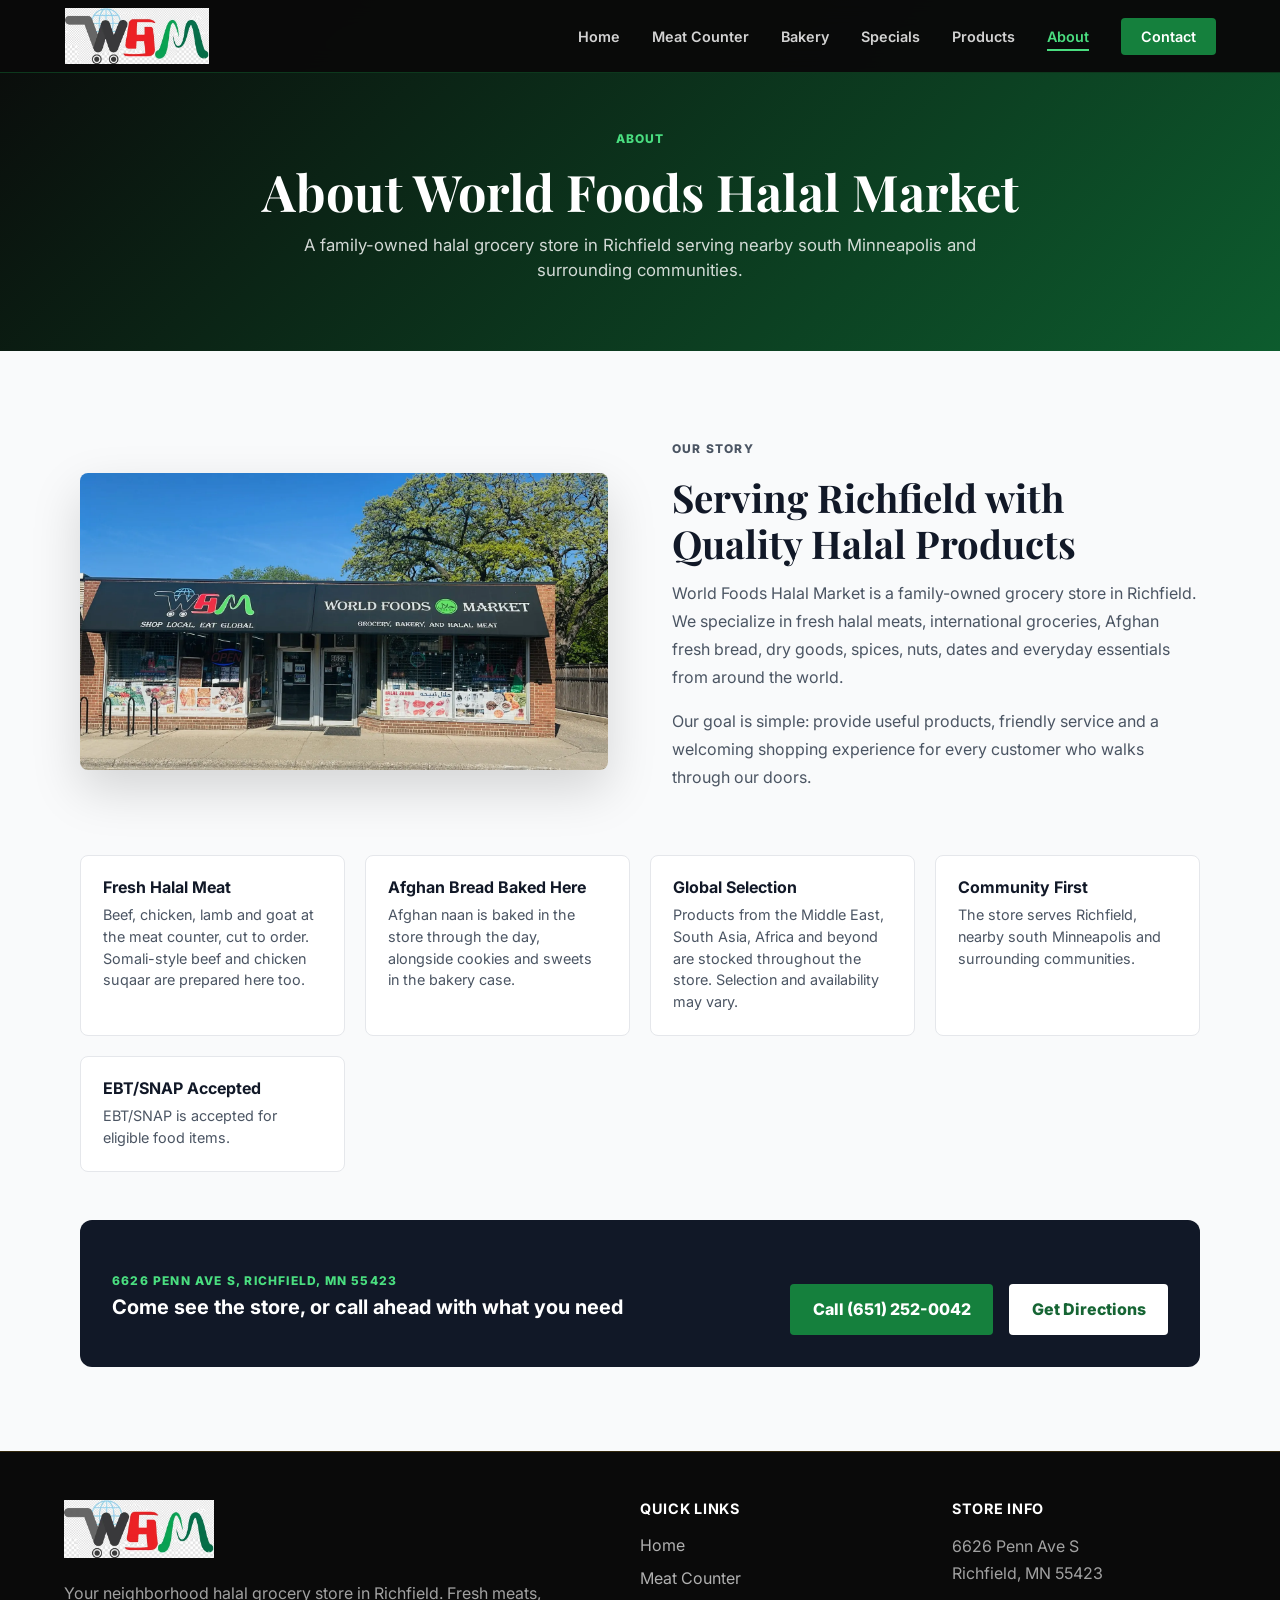
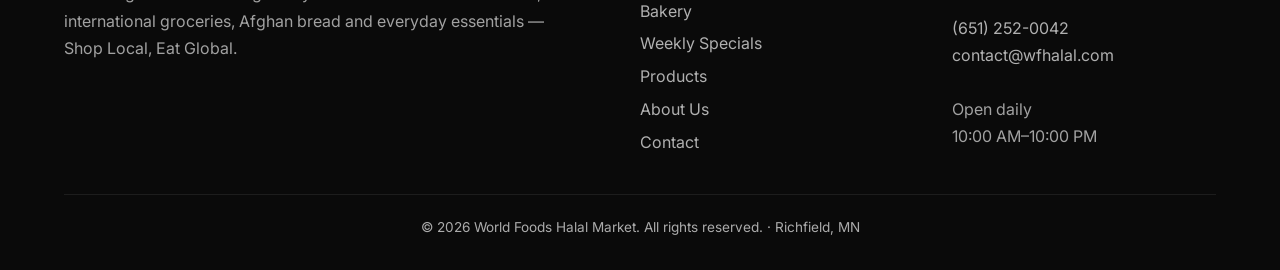
==== about/index.html @ 7bfa2bd2 "fix: drop customer-behavior claims and use verified Google Place ID Three lines implied things about" ====
<!DOCTYPE html>
    <html lang="en">
        <head>
      <meta charset="UTF-8"/>
      <meta name="viewport" content="width=device-width, initial-scale=1.0"/>
      <title>About Our Halal Market in Richfield, MN | World Foods Halal Market</title>
      <meta name="description" content="Family-owned halal grocery in Richfield, MN with a full meat counter, an in-store Afghan bakery and international groceries. Open daily 10 AM to 10 PM."/>
      <link rel="canonical" href="https://wfhalal.com/about/"/>
      <link rel="icon" type="image/png" href="/assets/images/favicon.png"/>
      <meta property="og:type" content="website"/>
      <meta property="og:title" content="About Our Halal Market in Richfield, MN | World Foods Halal Market"/>
      <meta property="og:description" content="Family-owned halal grocery in Richfield, MN with a full meat counter, an in-store Afghan bakery and international groceries. Open daily 10 AM to 10 PM."/>
      <meta property="og:url" content="https://wfhalal.com/about/"/>
      <meta property="og:image" content="https://wfhalal.com/assets/images/storefront.jpg"/>
      <meta name="twitter:card" content="summary_large_image"/>
      <!-- Google Search Console verification hook: add the supplied verification meta tag here when available. -->
      <!-- GA4 hook: add the gtag.js snippet here only after a real Measurement ID is provided. -->
      <script type="application/ld+json">
{
  "@context": "https://schema.org",
  "@type": ["GroceryStore", "LocalBusiness"],
  "@id": "https://wfhalal.com/#store",
  "name": "World Foods Halal Market",
  "description": "Family-owned halal grocery store in Richfield with fresh halal meat, Afghan bread, produce and international groceries.",
  "url": "https://wfhalal.com/",
  "telephone": "+16512520042",
  "email": "contact@wfhalal.com",
  "image": "https://wfhalal.com/assets/images/storefront.jpg",
  "address": {
    "@type": "PostalAddress",
    "streetAddress": "6626 Penn Ave S",
    "addressLocality": "Richfield",
    "addressRegion": "MN",
    "postalCode": "55423",
    "addressCountry": "US"
  },
  "geo": {
    "@type": "GeoCoordinates",
    "latitude": 44.882835,
    "longitude": -93.306617
  },
  "openingHoursSpecification": {
    "@type": "OpeningHoursSpecification",
    "dayOfWeek": ["Monday", "Tuesday", "Wednesday", "Thursday", "Friday", "Saturday", "Sunday"],
    "opens": "10:00",
    "closes": "22:00"
  },
  "paymentAccepted": "Cash, credit card, debit card, EBT, SNAP"
}
</script>
      <link rel="preconnect" href="https://fonts.googleapis.com"/>
      <link rel="preconnect" href="https://fonts.gstatic.com" crossorigin/>
      <link href="https://fonts.googleapis.com/css2?family=Playfair+Display:wght@700;900&family=Inter:wght@300;400;500;600;700&display=swap" rel="stylesheet"/>
      <link rel="stylesheet" href="/assets/css/styles.css"/>
      <script src="/assets/js/main.js" defer></script>
    </head>

    <body data-page="about">
      <a class="skip-link" href="#main">Skip to content</a>
      <header class="site-header">
        <nav class="site-nav" aria-label="Primary navigation">
          <a class="brand" href="/" aria-label="World Foods Halal Market home">
            <picture><source srcset="/assets/images/logo_transparent.webp" type="image/webp" sizes="160px"/><img src="/assets/images/logo_transparent.png" alt="World Foods Halal Market" width="1646" height="640" decoding="async" class="brand-logo"/></picture>
          </a>
          <button class="nav-toggle" type="button" aria-label="Open menu" aria-controls="primary-menu" aria-expanded="false">
            <span></span><span></span><span></span>
          </button>
          <ul class="nav-links" id="primary-menu">
            <li><a href="/" class="nav-link">Home</a></li>
        <li><a href="/halal-meat-richfield/" class="nav-link">Meat Counter</a></li>
        <li><a href="/afghan-bakery-richfield/" class="nav-link">Bakery</a></li>
        <li><a href="/specials/" class="nav-link">Specials</a></li>
        <li><a href="/products/" class="nav-link">Products</a></li>
        <li><a href="/about/" class="nav-link active" aria-current="page">About</a></li>
        <li><a href="/contact/" class="nav-link nav-cta">Contact</a></li>
          </ul>
        </nav>
      </header>
      <main id="main">
  <section class="page-hero">
    <p class="eyebrow">About</p>
    <h1>About World Foods Halal Market</h1>
    <p>A family-owned halal grocery store in Richfield serving nearby south Minneapolis and surrounding communities.</p>
  </section>
  <section class="section about-section">
    <div class="about-grid">
      <div><picture><source srcset="/assets/images/storefront.webp" type="image/webp"/><img src="/assets/images/storefront.jpg" alt="World Foods Halal Market storefront in Richfield" width="3741" height="2104" decoding="async" loading="lazy"/></picture></div>
      <div>
        <p class="eyebrow">Our Story</p>
        <h2>Serving Richfield with Quality Halal Products</h2>
        <p>World Foods Halal Market is a family-owned grocery store in Richfield. We specialize in fresh halal meats, international groceries, Afghan fresh bread, dry goods, spices, nuts, dates and everyday essentials from around the world.</p>
        <p>Our goal is simple: provide useful products, friendly service and a welcoming shopping experience for every customer who walks through our doors.</p>
      </div>
    </div>
    <div class="feature-grid">
      <article><h2>Fresh Halal Meat</h2><p>Beef, chicken, lamb and goat at the meat counter, cut to order. Somali-style beef and chicken suqaar are prepared here too.</p></article>
      <article><h2>Afghan Bread Baked Here</h2><p>Afghan naan is baked in the store through the day, alongside cookies and sweets in the bakery case.</p></article>
      <article><h2>Global Selection</h2><p>Products from the Middle East, South Asia, Africa and beyond are stocked throughout the store. Selection and availability may vary.</p></article>
      <article><h2>Community First</h2><p>The store serves Richfield, nearby south Minneapolis and surrounding communities.</p></article>
      <article><h2>EBT/SNAP Accepted</h2><p>EBT/SNAP is accepted for eligible food items.</p></article>
    </div>
    <div class="cta-band">
      <div>
        <p class="eyebrow">6626 Penn Ave S, Richfield, MN 55423</p>
        <h2>Come see the store, or call ahead with what you need</h2>
      </div>
      <div class="cta-row">
        <a class="btn btn-primary" href="tel:6512520042">Call (651) 252-0042</a>
        <a class="btn btn-secondary" href="https://www.google.com/maps/dir/?api=1&destination=6626+Penn+Ave+S+Richfield+MN+55423&destination_place_id=ChIJ41SgKgAn9ocRr2k5KAPY2K4" target="_blank" rel="noopener noreferrer">Get Directions</a>
      </div>
    </div>
  </section>
</main>


      <div class="mobile-cta">
        <a class="mcta-call" href="tel:6512520042">Call Store</a>
        <a class="mcta-dir" href="https://www.google.com/maps/dir/?api=1&destination=6626+Penn+Ave+S+Richfield+MN+55423&destination_place_id=ChIJ41SgKgAn9ocRr2k5KAPY2K4" target="_blank" rel="noopener noreferrer">Directions</a>
      </div>

      <footer class="site-footer">
        <div class="footer-grid">
          <div>
            <a class="footer-logo" href="/" aria-label="World Foods Halal Market home">
              <picture><source srcset="/assets/images/logo_transparent.webp" type="image/webp" sizes="160px"/><img src="/assets/images/logo_transparent.png" alt="World Foods Halal Market" width="1646" height="640" decoding="async" class="footer-logo-img" loading="lazy"/></picture>
            </a>
            <p class="footer-desc">Your neighborhood halal grocery store in Richfield. Fresh meats, international groceries, Afghan bread and everyday essentials — Shop Local, Eat Global.</p>
          </div>
          <div class="footer-col">
            <h2>Quick Links</h2>
            <ul>
              <li><a href="/">Home</a></li>
              <li><a href="/halal-meat-richfield/">Meat Counter</a></li>
              <li><a href="/afghan-bakery-richfield/">Bakery</a></li>
              <li><a href="/specials/">Weekly Specials</a></li>
              <li><a href="/products/">Products</a></li>
              <li><a href="/about/">About Us</a></li>
              <li><a href="/contact/">Contact</a></li>
            </ul>
          </div>
          <div class="footer-col">
            <h2>Store Info</h2>
            <address>
              6626 Penn Ave S<br/>
              Richfield, MN 55423<br/><br/>
              <a href="tel:6512520042">(651) 252-0042</a><br/>
              <a href="mailto:contact@wfhalal.com">contact@wfhalal.com</a><br/><br/>
              Open daily<br/>
              10:00 AM–10:00 PM
            </address>
          </div>
        </div>
        <div class="footer-bottom">
          <p>© <span data-current-year>2026</span> World Foods Halal Market. All rights reserved. · Richfield, MN</p>
        </div>
      </footer>
    </body>
    </html>
---- assets/css/styles.css ----
*, *::before, *::after { box-sizing: border-box; }
* { margin: 0; padding: 0; }
:root {
  --dark: #0a0a0a;
  --dark2: #111827;
  --green: #0d5c2e;
  --green2: #166534;
  --green3: #15803d;
  --green-bright: #4ade80;
  --green-pale: #f0fdf4;
  --gold: #d4a017;
  --gold-bright: #facc15;
  --white: #ffffff;
  --gray: #4b5563;
  --muted: #6b7280;
  --light: #f9fafb;
  --border: #e5e7eb;
}
html { scroll-behavior: smooth; }
body {
  font-family: "Inter", system-ui, -apple-system, BlinkMacSystemFont, "Segoe UI", sans-serif;
  color: #1f2937;
  background: var(--white);
  line-height: 1.5;
}
img, video { max-width: 100%; height: auto; display: block; }
a { color: inherit; }
a:focus-visible, button:focus-visible {
  outline: 3px solid var(--gold-bright);
  outline-offset: 3px;
}
.skip-link {
  position: fixed;
  top: 0;
  left: 1rem;
  transform: translateY(-120%);
  z-index: 1000;
  background: var(--gold-bright);
  color: var(--dark);
  padding: .75rem 1rem;
  font-weight: 700;
}
.skip-link:focus { transform: translateY(1rem); }
.site-header {
  position: fixed;
  top: 0;
  left: 0;
  right: 0;
  z-index: 100;
  background: rgba(10,10,10,0.97);
  backdrop-filter: blur(12px);
  border-bottom: 1px solid rgba(21,128,61,0.4);
}
.site-nav {
  height: 72px;
  padding: 0 5%;
  display: flex;
  align-items: center;
  justify-content: space-between;
  gap: 1.5rem;
}
.brand, .footer-logo { display: inline-flex; align-items: center; }
.brand-logo { width: 146px; height: auto; max-height: 56px; object-fit: contain; }
.nav-links {
  list-style: none;
  display: flex;
  align-items: center;
  gap: 2rem;
}
.nav-link {
  color: rgba(255,255,255,0.82);
  text-decoration: none;
  font-size: .9rem;
  font-weight: 600;
  position: relative;
  padding: .35rem 0;
}
.nav-link::after {
  content: "";
  position: absolute;
  left: 0;
  right: 0;
  bottom: 0;
  height: 2px;
  background: var(--green-bright);
  transform: scaleX(0);
  transition: transform .2s ease;
}
.nav-link:hover, .nav-link.active { color: var(--green-bright); }
.nav-link:hover::after, .nav-link.active::after { transform: scaleX(1); }
.nav-cta {
  background: var(--green3);
  color: var(--white);
  padding: .6rem 1.25rem;
  border-radius: 4px;
}
.nav-cta::after { display: none; }
.nav-cta:hover, .nav-cta.active { color: var(--white); background: var(--green2); }
.nav-toggle {
  display: none;
  flex-direction: column;
  gap: 5px;
  border: 0;
  background: transparent;
  padding: .45rem;
  cursor: pointer;
}
.nav-toggle span {
  display: block;
  width: 26px;
  height: 2px;
  background: var(--white);
}
.hero {
  min-height: 100vh;
  position: relative;
  display: flex;
  align-items: center;
  padding: 110px 5% 70px;
  overflow: hidden;
}
.hero-media {
  position: absolute;
  inset: 0;
  z-index: -2;
  background: var(--dark2);
}
.hero-media::after {
  content: "";
  position: absolute;
  inset: 0;
  background: linear-gradient(to right, rgba(0,0,0,.68) 42%, rgba(0,0,0,.18));
}
.hero-img {
  width: 100%;
  height: 100%;
  object-fit: cover;
  object-position: center top;
}
.hero-content { max-width: 660px; }
.hero-badge, .eyebrow {
  display: inline-flex;
  align-items: center;
  font-size: .75rem;
  font-weight: 800;
  letter-spacing: .1em;
  text-transform: uppercase;
  margin-bottom: .85rem;
}
.eyebrow { color: var(--green2); }
.hero-badge {
  background: rgba(21,128,61,.92);
  color: var(--white);
  padding: .45rem 1rem;
  border-radius: 2px;
  margin-bottom: 1.75rem;
}
h1, h2, h3 {
  color: var(--dark2);
  line-height: 1.18;
}
h1, .section-heading h2, .page-hero h1 {
  font-family: "Playfair Display", Georgia, serif;
}
.hero h1 {
  font-size: clamp(2.75rem, 5.5vw, 4.7rem);
  color: var(--white);
  max-width: 740px;
}
.hero h1 em {
  display: block;
  color: var(--green-bright);
  font-style: normal;
}
.hero p:not(.hero-badge) {
  color: rgba(255,255,255,.82);
  font-size: 1.1rem;
  line-height: 1.75;
  margin: 1.25rem 0 0;
  max-width: 520px;
}
.hero-actions, .cta-row, .contact-actions {
  display: flex;
  flex-wrap: wrap;
  gap: 1rem;
  margin-top: 2rem;
}
.hero-actions.center { justify-content: center; }
.btn {
  display: inline-flex;
  align-items: center;
  justify-content: center;
  min-height: 48px;
  padding: .85rem 1.4rem;
  border-radius: 4px;
  font-weight: 800;
  text-decoration: none;
  transition: background .2s ease, color .2s ease, transform .2s ease;
}
.btn:hover { transform: translateY(-2px); }
.btn-primary { background: var(--green3); color: var(--white); }
.btn-primary:hover { background: var(--green2); }
.btn-secondary { background: var(--white); color: var(--green2); }
.btn-secondary:hover { color: var(--dark2); }
.btn-ghost { border: 2px solid rgba(255,255,255,.65); color: var(--white); }
.btn-ghost:hover { background: rgba(255,255,255,.1); border-color: var(--white); }
.hero-facts {
  display: flex;
  gap: 1rem;
  flex-wrap: wrap;
  margin-top: 4rem;
}
.hero-facts div {
  min-width: 140px;
  background: rgba(255,255,255,.1);
  border: 1px solid rgba(255,255,255,.18);
  border-radius: 8px;
  padding: 1rem 1.3rem;
  text-align: center;
  backdrop-filter: blur(8px);
}
.hero-facts dt {
  font-family: "Playfair Display", Georgia, serif;
  font-size: 1.55rem;
  color: var(--green-bright);
  font-weight: 900;
}
.hero-facts dd { color: rgba(255,255,255,.8); font-size: .82rem; }
.info-strip {
  background: var(--green);
  color: var(--white);
  display: grid;
  grid-template-columns: repeat(3, 1fr);
}
.info-strip div {
  padding: 1.5rem 5vw;
  border-right: 1px solid rgba(255,255,255,.18);
}
.info-strip div:last-child { border-right: 0; }
.info-strip h2 { color: var(--white); font-size: .95rem; margin-bottom: .2rem; }
.info-strip p { color: rgba(255,255,255,.82); font-size: .9rem; }
.section {
  padding: 84px 5%;
}
.section-heading {
  max-width: 760px;
  margin: 0 auto 3rem;
  text-align: center;
}
.section-heading h2 {
  font-size: clamp(1.9rem, 3.4vw, 2.8rem);
  margin-bottom: .8rem;
}
.section-heading p:not(.eyebrow) { color: var(--gray); font-size: 1.05rem; }
.categories, .about-section, .departments { background: var(--light); }
.dark { background: var(--dark2); color: var(--white); }
.dark h2 { color: var(--white); }
.dark .eyebrow, .page-hero .eyebrow { color: var(--green-bright); }
.cat-grid, .products-grid {
  display: grid;
  grid-template-columns: repeat(auto-fit, minmax(240px, 1fr));
  gap: 1.35rem;
  max-width: 1120px;
  margin: 0 auto;
}
.cat-card, .product-card, .feature-grid article, .contact-items article {
  background: var(--white);
  border: 1px solid var(--border);
  border-radius: 8px;
  overflow: hidden;
  text-decoration: none;
  transition: transform .22s ease, box-shadow .22s ease, border-color .22s ease;
}
.cat-card:hover, .product-card:hover {
  transform: translateY(-4px);
  box-shadow: 0 12px 32px rgba(0,0,0,.1);
  border-color: var(--green3);
}
.cat-image img, .product-card img {
  width: 100%;
  aspect-ratio: 4 / 3;
  object-fit: cover;
}
.cat-body, .product-body { padding: 1.2rem; }
.cat-body h2, .cat-body h3, .product-body h2, .product-body h3 { font-size: 1rem; margin-bottom: .45rem; }
.cat-body p, .product-body p { color: var(--gray); font-size: .9rem; }
.cat-body h3, .product-body h3 { font-family: inherit; }
.cat-body span, .tag {
  display: inline-flex;
  width: fit-content;
  margin-top: .85rem;
  background: var(--green-pale);
  color: var(--green2);
  border-radius: 3px;
  padding: .28rem .65rem;
  font-size: .75rem;
  font-weight: 800;
}
.photo-grid {
  display: grid;
  grid-template-columns: repeat(2, minmax(0, 1fr));
  gap: 1rem;
  max-width: 1120px;
  margin: 0 auto;
}
.photo-item {
  position: relative;
  border-radius: 8px;
  overflow: hidden;
}
.photo-item.big { grid-column: span 2; }
.photo-item img {
  width: 100%;
  height: 320px;
  object-fit: cover;
}
.photo-item.big img { height: 420px; }
.photo-item figcaption {
  position: absolute;
  left: 0;
  right: 0;
  bottom: 0;
  color: var(--white);
  background: linear-gradient(to top, rgba(0,0,0,.74), transparent);
  padding: 1.2rem 1rem .9rem;
  font-weight: 700;
  font-size: .9rem;
}
.map-section { padding: 0; background: var(--white); }
.map-section iframe {
  width: 100%;
  height: 420px;
  border: 0;
  display: block;
}
.page-hero {
  background: linear-gradient(135deg, var(--dark) 0%, var(--green) 100%);
  padding: 125px 5% 68px;
  text-align: center;
}
.meat-hero { background: linear-gradient(135deg, #1a0505 0%, #7f1d1d 100%); }
.bakery-hero { background: linear-gradient(135deg, #111827 0%, #92400e 100%); }
.page-hero h1 {
  color: var(--white);
  font-size: clamp(2.15rem, 4vw, 3.15rem);
  margin-bottom: .75rem;
}
.page-hero p:not(.eyebrow) {
  color: rgba(255,255,255,.82);
  font-size: 1.05rem;
  max-width: 760px;
  margin: 0 auto;
}
.notice {
  max-width: 920px;
  margin: 0 auto 3rem;
  background: #fff7ed;
  border-left: 4px solid var(--gold);
  border-radius: 8px;
  padding: 1.5rem;
}
.notice h2 { font-size: 1.2rem; margin-bottom: .5rem; }
.notice p:not(.eyebrow) { color: #78350f; }
.cta-band {
  max-width: 1120px;
  margin: 3rem auto 0;
  background: var(--dark2);
  color: var(--white);
  border-radius: 12px;
  padding: 2rem;
  display: flex;
  align-items: center;
  justify-content: space-between;
  gap: 1.5rem;
  flex-wrap: wrap;
}
.cta-band h2 { color: var(--white); font-size: 1.25rem; }
.cta-band .eyebrow { color: var(--green-bright); margin-bottom: .35rem; }
.bakery-feature, .about-grid, .contact-grid {
  max-width: 1120px;
  margin: 0 auto 3rem;
  display: grid;
  grid-template-columns: 1fr 1fr;
  gap: 4rem;
  align-items: center;
}
.bakery-feature img, .about-grid img {
  border-radius: 8px;
  box-shadow: 0 20px 50px rgba(0,0,0,.15);
  width: 100%;
}
.bakery-feature h2, .about-grid h2 { font-family: "Playfair Display", Georgia, serif; font-size: clamp(1.75rem, 3vw, 2.45rem); margin-bottom: .8rem; }
.bakery-feature p, .about-grid p { color: var(--gray); line-height: 1.75; margin-bottom: 1rem; }
.video-wrap {
  max-width: 330px;
  margin: 0 auto 3rem;
}
.video-wrap video {
  border-radius: 16px;
  box-shadow: 0 14px 36px rgba(0,0,0,.2);
}
.video-wrap p {
  color: var(--gray);
  text-align: center;
  font-size: .9rem;
  margin-top: .75rem;
}
.department-list {
  max-width: 1120px;
  margin: 0 auto;
  display: grid;
  gap: 1.25rem;
}
.department {
  display: grid;
  grid-template-columns: 260px 1fr;
  gap: 1.4rem;
  align-items: center;
  background: var(--white);
  border: 1px solid var(--border);
  border-radius: 8px;
  padding: 1rem;
}
.department-img img {
  width: 100%;
  aspect-ratio: 4 / 3;
  object-fit: cover;
  border-radius: 6px;
}
.department h2 { font-size: 1.2rem; margin-bottom: .4rem; }
.department p { color: var(--gray); margin-bottom: .8rem; }
.check-list {
  display: flex;
  flex-wrap: wrap;
  gap: .45rem;
  list-style: none;
}
.check-list li {
  background: var(--green-pale);
  color: var(--green2);
  border-radius: 3px;
  padding: .28rem .65rem;
  font-size: .78rem;
  font-weight: 700;
}
.feature-grid {
  max-width: 1120px;
  margin: 0 auto;
  display: grid;
  grid-template-columns: repeat(auto-fit, minmax(220px, 1fr));
  gap: 1.25rem;
}
.feature-grid article { padding: 1.4rem; }
.feature-grid h2 { font-size: 1rem; margin-bottom: .45rem; }
.feature-grid p { color: var(--gray); font-size: .9rem; }
.contact-section { background: var(--dark2); }
.contact-grid { align-items: start; margin-bottom: 0; }
.contact-items {
  display: grid;
  gap: 1rem;
}
.contact-items article, .contact-panel {
  background: rgba(255,255,255,.06);
  border: 1px solid rgba(255,255,255,.12);
  border-radius: 8px;
  padding: 1.25rem;
  color: rgba(255,255,255,.78);
}
.contact-items h2, .contact-panel h2 {
  color: var(--white);
  font-size: 1rem;
  margin-bottom: .35rem;
}
.contact-items a, .contact-panel a:not(.btn) { color: var(--green-bright); }
.contact-panel p { color: rgba(255,255,255,.72); }
.contact-actions { flex-direction: column; }
.site-footer {
  background: var(--dark);
  color: rgba(255,255,255,.62);
  border-top: 1px solid rgba(212,160,23,.2);
  padding: 3rem 5% 2rem;
}
.footer-grid {
  display: grid;
  grid-template-columns: 2fr 1fr 1fr;
  gap: 3rem;
  margin-bottom: 2.5rem;
}
.footer-logo-img { width: 150px; height: auto; margin-bottom: 1rem; }
.footer-desc { max-width: 520px; line-height: 1.7; }
.footer-col h2 {
  color: var(--white);
  font-size: .9rem;
  letter-spacing: .05em;
  text-transform: uppercase;
  margin-bottom: 1rem;
}
.footer-col ul { list-style: none; display: grid; gap: .55rem; }
.footer-col a { color: rgba(255,255,255,.68); text-decoration: none; }
.footer-col a:hover { color: var(--green-bright); }
address { font-style: normal; line-height: 1.7; }
.footer-bottom {
  border-top: 1px solid rgba(255,255,255,.08);
  padding-top: 1.4rem;
  text-align: center;
  color: rgba(255,255,255,.66);
  font-size: .85rem;
}
@media (max-width: 900px) {
  .nav-toggle { display: flex; }
  .nav-links {
    position: fixed;
    left: 0;
    right: 0;
    top: 72px;
    display: none;
    flex-direction: column;
    align-items: stretch;
    gap: 0;
    background: var(--dark);
    border-bottom: 1px solid rgba(21,128,61,.4);
    padding: 1rem 5%;
  }
  .nav-links.open { display: flex; }
  .nav-link, .nav-cta {
    display: block;
    padding: .85rem 0;
    background: transparent;
    color: rgba(255,255,255,.86);
  }
  .nav-cta:hover, .nav-cta.active { background: transparent; color: var(--green-bright); }
  .info-strip { grid-template-columns: 1fr; }
  .info-strip div { border-right: 0; border-bottom: 1px solid rgba(255,255,255,.18); }
  .photo-grid, .bakery-feature, .about-grid, .contact-grid, .footer-grid { grid-template-columns: 1fr; gap: 2rem; }
  .photo-item.big { grid-column: span 1; }
  .department { grid-template-columns: 1fr; }
  .hero { min-height: auto; padding-top: 110px; }
  .hero-facts { margin-top: 2.5rem; }
}
@media (max-width: 480px) {
  .site-nav { padding: 0 1rem; }
  .brand-logo { width: 132px; }
  .hero, .section, .page-hero { padding-left: 1rem; padding-right: 1rem; }
  .hero h1 { font-size: 2.45rem; }
  .hero-actions, .cta-row { flex-direction: column; }
  .btn { width: 100%; }
  .hero-facts { display: grid; grid-template-columns: 1fr; }
  .hero-facts div { min-width: 0; }
  .cat-grid, .products-grid { grid-template-columns: 1fr; }
  .photo-item img, .photo-item.big img { height: 260px; }
  .map-section iframe { height: 360px; }
  .cta-band { padding: 1.4rem; }
}
.info-strip .strip-link {
  display: inline-block;
  margin-top: .35rem;
  color: var(--green-bright);
  font-size: .85rem;
  font-weight: 700;
}
.split-heading {
  max-width: 1120px;
  margin: 0 auto 2.25rem;
  text-align: center;
}
.split-heading h2 {
  font-family: "Playfair Display", Georgia, serif;
  font-size: clamp(1.75rem, 3vw, 2.45rem);
  margin-bottom: .7rem;
}
.split-heading p:not(.eyebrow) { color: var(--gray); font-size: 1.02rem; max-width: 720px; margin: 0 auto; }
.promo-band {
  max-width: 1120px;
  margin: 0 auto;
  background: linear-gradient(135deg, var(--dark) 0%, var(--green) 100%);
  color: var(--white);
  border-radius: 12px;
  padding: 2.25rem;
  display: flex;
  align-items: center;
  justify-content: space-between;
  gap: 1.75rem;
  flex-wrap: wrap;
}
.promo-band h2 {
  color: var(--white);
  font-family: "Playfair Display", Georgia, serif;
  font-size: clamp(1.6rem, 2.6vw, 2.1rem);
  margin-bottom: .6rem;
}
.promo-band p:not(.eyebrow) { color: rgba(255,255,255,.82); max-width: 560px; }
.promo-band .eyebrow { color: var(--green-bright); }
.promo-copy { flex: 1 1 340px; }
.specials-board {
  max-width: 1120px;
  margin: 0 auto;
  display: grid;
  grid-template-columns: repeat(auto-fit, minmax(260px, 1fr));
  gap: 1.35rem;
}
.special-card {
  background: var(--white);
  border: 1px solid var(--border);
  border-top: 4px solid var(--green3);
  border-radius: 8px;
  padding: 1.4rem;
}
.special-card h3 { font-size: 1.1rem; margin-bottom: .45rem; }
.special-card p { color: var(--gray); font-size: .92rem; }
.special-price {
  display: inline-flex;
  margin-top: .85rem;
  background: var(--green-pale);
  color: var(--green2);
  border-radius: 3px;
  padding: .3rem .7rem;
  font-size: .82rem;
  font-weight: 800;
}
.specials-empty {
  max-width: 720px;
  margin: 0 auto;
  text-align: center;
  background: var(--white);
  border: 1px solid var(--border);
  border-radius: 12px;
  padding: 2.5rem 1.75rem;
}
.specials-empty h2 { font-size: 1.3rem; margin-bottom: .6rem; }
.specials-empty p { color: var(--gray); }
.specials-empty .cta-row { justify-content: center; }
.reviews-panel {
  max-width: 860px;
  margin: 0 auto;
  text-align: center;
  background: var(--white);
  border: 1px solid var(--border);
  border-radius: 12px;
  padding: 2.5rem 1.75rem;
}
.dark .reviews-panel {
  background: rgba(255,255,255,.06);
  border-color: rgba(255,255,255,.14);
}
.reviews-panel h2 {
  font-family: "Playfair Display", Georgia, serif;
  font-size: clamp(1.6rem, 2.8vw, 2.2rem);
  margin-bottom: .7rem;
}
.reviews-panel p { color: var(--gray); max-width: 620px; margin: 0 auto; }
.dark .reviews-panel p { color: rgba(255,255,255,.78); }
.reviews-panel .cta-row { justify-content: center; }
.faq-list {
  max-width: 860px;
  margin: 0 auto;
  display: grid;
  gap: .75rem;
}
.faq-item {
  background: var(--white);
  border: 1px solid var(--border);
  border-radius: 8px;
  padding: 0 1.25rem;
}
.faq-item summary {
  cursor: pointer;
  list-style: none;
  padding: 1.05rem 2rem 1.05rem 0;
  font-weight: 700;
  color: var(--dark2);
  position: relative;
}
.faq-item summary::-webkit-details-marker { display: none; }
.faq-item summary::after {
  content: "+";
  position: absolute;
  right: 0;
  top: 50%;
  transform: translateY(-50%);
  font-size: 1.35rem;
  font-weight: 400;
  color: var(--green2);
  line-height: 1;
}
.faq-item[open] summary::after { content: "\2013"; }
.faq-item[open] summary { color: var(--green2); }
.faq-item p {
  color: var(--gray);
  font-size: .95rem;
  padding-bottom: 1.15rem;
  max-width: 66ch;
}
.mobile-cta {
  display: none;
  position: fixed;
  left: 0;
  right: 0;
  bottom: 0;
  z-index: 90;
  gap: .5rem;
  padding: .5rem;
  background: rgba(10,10,10,0.97);
  border-top: 1px solid rgba(21,128,61,.45);
}
.mobile-cta a {
  flex: 1 1 0;
  min-height: 48px;
  display: inline-flex;
  align-items: center;
  justify-content: center;
  border-radius: 4px;
  font-size: .92rem;
  font-weight: 800;
  text-decoration: none;
}
.mobile-cta .mcta-call { background: var(--green3); color: var(--white); }
.mobile-cta .mcta-dir { border: 2px solid rgba(255,255,255,.6); color: var(--white); }
@media (max-width: 900px) {
  .promo-band { padding: 1.75rem; }
  .mobile-cta { display: flex; }
  body { padding-bottom: 68px; }
}
@media (max-width: 480px) {
  .specials-board { grid-template-columns: 1fr; }
  .reviews-panel, .specials-empty { padding: 1.75rem 1.25rem; }
  .promo-band .cta-row { width: 100%; }
}
@media (prefers-reduced-motion: reduce) {
  html { scroll-behavior: auto; }
  .btn:hover, .cat-card:hover, .product-card:hover { transform: none; }
  * { transition-duration: .01ms !important; }
}
.faq-inline { margin-top: 3rem; }
.faq-section, .intro-alt { background: var(--light); }
.feature-grid h3 { font-size: 1rem; margin-bottom: .45rem; }
.split-heading .eyebrow { display: block; }
.btn-outline {
  border: 2px solid var(--green3);
  color: var(--green2);
  background: transparent;
}
.btn-outline:hover { background: var(--green-pale); }
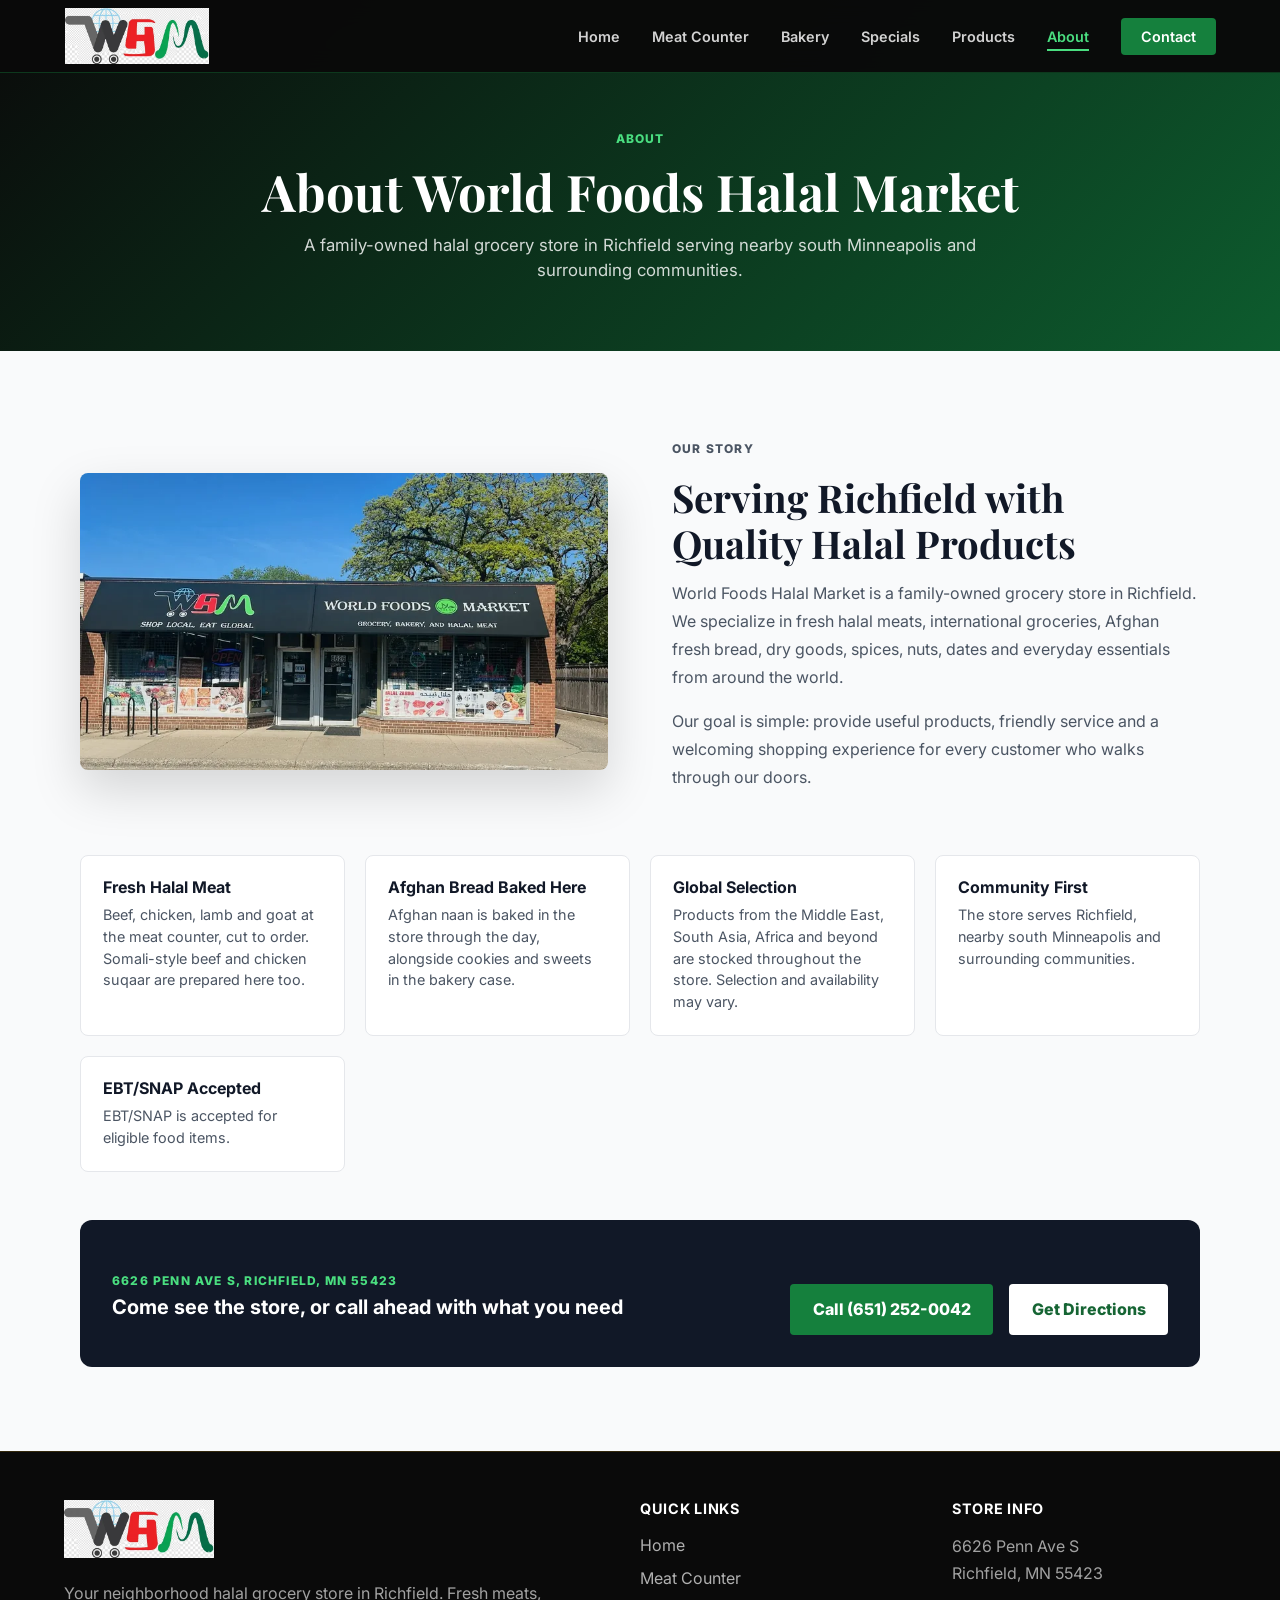
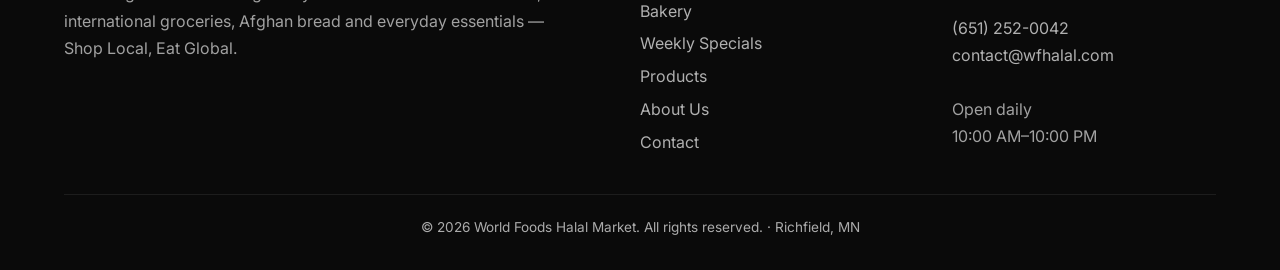
==== commit 6fb19996: "perf: responsive images, heading semantics and accessibility cleanup Finishes the remaining safe tec" ====
--- a/about/index.html
+++ b/about/index.html
@@ -76,6 +76,10 @@
           </ul>
         </nav>
       </header>
+      <nav class="mobile-cta" aria-label="Quick actions">
+        <a class="mcta-call" href="tel:6512520042">Call Store</a>
+        <a class="mcta-dir" href="https://www.google.com/maps/dir/?api=1&destination=6626+Penn+Ave+S+Richfield+MN+55423&destination_place_id=ChIJ41SgKgAn9ocRr2k5KAPY2K4" target="_blank" rel="noopener noreferrer">Directions</a>
+      </nav>
       <main id="main">
   <section class="page-hero">
     <p class="eyebrow">About</p>
@@ -84,7 +88,7 @@
   </section>
   <section class="section about-section">
     <div class="about-grid">
-      <div><picture><source srcset="/assets/images/storefront.webp" type="image/webp"/><img src="/assets/images/storefront.jpg" alt="World Foods Halal Market storefront in Richfield" width="3741" height="2104" decoding="async" loading="lazy"/></picture></div>
+      <div><picture><source srcset="/assets/images/storefront-800.webp 800w, /assets/images/storefront-1200.webp 1200w, /assets/images/storefront.webp 1600w" sizes="(max-width: 900px) 90vw, 528px" type="image/webp"/><img src="/assets/images/storefront.jpg" alt="World Foods Halal Market storefront in Richfield" width="3741" height="2104" decoding="async" loading="lazy"/></picture></div>
       <div>
         <p class="eyebrow">Our Story</p>
         <h2>Serving Richfield with Quality Halal Products</h2>
@@ -93,11 +97,11 @@
       </div>
     </div>
     <div class="feature-grid">
-      <article><h2>Fresh Halal Meat</h2><p>Beef, chicken, lamb and goat at the meat counter, cut to order. Somali-style beef and chicken suqaar are prepared here too.</p></article>
-      <article><h2>Afghan Bread Baked Here</h2><p>Afghan naan is baked in the store through the day, alongside cookies and sweets in the bakery case.</p></article>
-      <article><h2>Global Selection</h2><p>Products from the Middle East, South Asia, Africa and beyond are stocked throughout the store. Selection and availability may vary.</p></article>
-      <article><h2>Community First</h2><p>The store serves Richfield, nearby south Minneapolis and surrounding communities.</p></article>
-      <article><h2>EBT/SNAP Accepted</h2><p>EBT/SNAP is accepted for eligible food items.</p></article>
+      <article><h3>Fresh Halal Meat</h3><p>Beef, chicken, lamb and goat at the meat counter, cut to order. Somali-style beef and chicken suqaar are prepared here too.</p></article>
+      <article><h3>Afghan Bread Baked Here</h3><p>Afghan naan is baked in the store through the day, alongside cookies and sweets in the bakery case.</p></article>
+      <article><h3>Global Selection</h3><p>Products from the Middle East, South Asia, Africa and beyond are stocked throughout the store. Selection and availability may vary.</p></article>
+      <article><h3>Community First</h3><p>The store serves Richfield, nearby south Minneapolis and surrounding communities.</p></article>
+      <article><h3>EBT/SNAP Accepted</h3><p>EBT/SNAP is accepted for eligible food items.</p></article>
     </div>
     <div class="cta-band">
       <div>
@@ -113,10 +117,6 @@
 </main>
 
 
-      <div class="mobile-cta">
-        <a class="mcta-call" href="tel:6512520042">Call Store</a>
-        <a class="mcta-dir" href="https://www.google.com/maps/dir/?api=1&destination=6626+Penn+Ave+S+Richfield+MN+55423&destination_place_id=ChIJ41SgKgAn9ocRr2k5KAPY2K4" target="_blank" rel="noopener noreferrer">Directions</a>
-      </div>
 
       <footer class="site-footer">
         <div class="footer-grid">
--- a/assets/css/styles.css
+++ b/assets/css/styles.css
@@ -99,7 +99,11 @@
 .nav-toggle {
   display: none;
   flex-direction: column;
+  justify-content: center;
+  align-items: center;
   gap: 5px;
+  min-width: 44px;
+  min-height: 44px;
   border: 0;
   background: transparent;
   padding: .45rem;
@@ -185,7 +189,8 @@
   gap: 1rem;
   margin-top: 2rem;
 }
-.hero-actions.center { justify-content: center; }
+.hero-actions.center, .cta-row.center { justify-content: center; }
+.section-heading .cta-row { margin-top: 1.5rem; }
 .btn {
   display: inline-flex;
   align-items: center;
@@ -251,7 +256,7 @@
   font-size: clamp(1.9rem, 3.4vw, 2.8rem);
   margin-bottom: .8rem;
 }
-.section-heading p:not(.eyebrow) { color: var(--gray); font-size: 1.05rem; }
+.section-heading p:not(.eyebrow) { color: var(--gray); font-size: 1.05rem; max-width: 62ch; margin-inline: auto; }
 .categories, .about-section, .departments { background: var(--light); }
 .dark { background: var(--dark2); color: var(--white); }
 .dark h2 { color: var(--white); }
@@ -282,20 +287,38 @@
   object-fit: cover;
 }
 .cat-body, .product-body { padding: 1.2rem; }
-.cat-body h2, .cat-body h3, .product-body h2, .product-body h3 { font-size: 1rem; margin-bottom: .45rem; }
+.cat-card { display: flex; flex-direction: column; }
+.cat-card .cat-body { display: flex; flex-direction: column; flex: 1 1 auto; }
+.cat-card .cat-body span { margin-top: auto; padding-top: .4rem; padding-bottom: .4rem; }
+.cat-body h2, .cat-body h3, .product-body h2, .product-body h3 { font-size: 1.25rem; line-height: 1.25; margin-bottom: .5rem; }
 .cat-body p, .product-body p { color: var(--gray); font-size: .9rem; }
 .cat-body h3, .product-body h3 { font-family: inherit; }
-.cat-body span, .tag {
+.tag {
   display: inline-flex;
   width: fit-content;
   margin-top: .85rem;
   background: var(--green-pale);
   color: var(--green2);
+  border: 1px solid #dcefe1;
   border-radius: 3px;
   padding: .28rem .65rem;
   font-size: .75rem;
+  font-weight: 700;
+}
+.cat-body span {
+  display: inline-flex;
+  align-items: center;
+  width: fit-content;
+  margin-top: .85rem;
+  background: var(--green3);
+  color: var(--white);
+  border-radius: 4px;
+  padding: .4rem .8rem;
+  font-size: .78rem;
   font-weight: 800;
-}
+  transition: background .2s ease;
+}
+.cat-card:hover .cat-body span, .cat-card:focus-visible .cat-body span { background: var(--green2); }
 .photo-grid {
   display: grid;
   grid-template-columns: repeat(2, minmax(0, 1fr));
@@ -427,7 +450,7 @@
   object-fit: cover;
   border-radius: 6px;
 }
-.department h2 { font-size: 1.2rem; margin-bottom: .4rem; }
+.department h3 { font-size: 1.2rem; margin-bottom: .4rem; }
 .department p { color: var(--gray); margin-bottom: .8rem; }
 .check-list {
   display: flex;
@@ -451,7 +474,7 @@
   gap: 1.25rem;
 }
 .feature-grid article { padding: 1.4rem; }
-.feature-grid h2 { font-size: 1rem; margin-bottom: .45rem; }
+.feature-grid h2, .feature-grid h3 { font-size: 1rem; margin-bottom: .45rem; }
 .feature-grid p { color: var(--gray); font-size: .9rem; }
 .contact-section { background: var(--dark2); }
 .contact-grid { align-items: start; margin-bottom: 0; }
@@ -506,6 +529,14 @@
   color: rgba(255,255,255,.66);
   font-size: .85rem;
 }
+@media (min-width: 901px) and (max-width: 1030px) {
+  .site-nav { gap: 1rem; }
+  .nav-links { gap: 1.1rem; }
+  .nav-link { font-size: .82rem; }
+  .nav-cta { padding: .55rem .9rem; }
+  .brand-logo { width: 124px; }
+}
+.nav-link { white-space: nowrap; }
 @media (max-width: 900px) {
   .nav-toggle { display: flex; }
   .nav-links {
@@ -531,11 +562,15 @@
   .nav-cta:hover, .nav-cta.active { background: transparent; color: var(--green-bright); }
   .info-strip { grid-template-columns: 1fr; }
   .info-strip div { border-right: 0; border-bottom: 1px solid rgba(255,255,255,.18); }
-  .photo-grid, .bakery-feature, .about-grid, .contact-grid, .footer-grid { grid-template-columns: 1fr; gap: 2rem; }
-  .photo-item.big { grid-column: span 1; }
-  .department { grid-template-columns: 1fr; }
+  .bakery-feature, .about-grid, .contact-grid, .footer-grid { grid-template-columns: 1fr; gap: 2rem; }
+  .photo-grid { gap: .75rem; }
+  .photo-item img { height: 220px; }
+  .photo-item.big img { height: 300px; }
   .hero { min-height: auto; padding-top: 110px; }
   .hero-facts { margin-top: 2.5rem; }
+}
+@media (max-width: 700px) {
+  .department { grid-template-columns: 1fr; }
 }
 @media (max-width: 480px) {
   .site-nav { padding: 0 1rem; }
@@ -546,18 +581,34 @@
   .btn { width: 100%; }
   .hero-facts { display: grid; grid-template-columns: 1fr; }
   .hero-facts div { min-width: 0; }
-  .cat-grid, .products-grid { grid-template-columns: 1fr; }
-  .photo-item img, .photo-item.big img { height: 260px; }
+  .products-grid { grid-template-columns: 1fr; }
+  .cat-grid { grid-template-columns: repeat(2, minmax(0, 1fr)); gap: .75rem; }
+  .cat-image img { aspect-ratio: 3 / 2; }
+  .cat-body { padding: .8rem .7rem 1rem; }
+  .cat-body h2, .cat-body h3 { font-size: 1rem; margin-bottom: .3rem; }
+  .cat-body p { font-size: .82rem; line-height: 1.45; }
+  .cat-body span { margin-top: .6rem; padding: .35rem .6rem; font-size: .72rem; }
+  .photo-item img { height: 140px; }
+  .photo-item.big img { height: 200px; }
+  .photo-item figcaption { font-size: .78rem; padding: .9rem .6rem .6rem; }
   .map-section iframe { height: 360px; }
   .cta-band { padding: 1.4rem; }
 }
 .info-strip .strip-link {
-  display: inline-block;
-  margin-top: .35rem;
-  color: var(--green-bright);
+  display: inline-flex;
+  align-items: center;
+  min-height: 44px;
+  margin-top: .5rem;
+  padding: .5rem .9rem;
+  border: 1px solid rgba(255,255,255,.45);
+  border-radius: 4px;
+  color: var(--white);
   font-size: .85rem;
   font-weight: 700;
-}
+  text-decoration: none;
+  transition: background .2s ease, border-color .2s ease;
+}
+.info-strip .strip-link:hover { background: rgba(255,255,255,.12); border-color: var(--white); }
 .split-heading {
   max-width: 1120px;
   margin: 0 auto 2.25rem;
@@ -568,7 +619,7 @@
   font-size: clamp(1.75rem, 3vw, 2.45rem);
   margin-bottom: .7rem;
 }
-.split-heading p:not(.eyebrow) { color: var(--gray); font-size: 1.02rem; max-width: 720px; margin: 0 auto; }
+.split-heading p:not(.eyebrow) { color: var(--gray); font-size: 1.02rem; max-width: 62ch; margin: 0 auto; }
 .promo-band {
   max-width: 1120px;
   margin: 0 auto;
@@ -638,17 +689,12 @@
   border-radius: 12px;
   padding: 2.5rem 1.75rem;
 }
-.dark .reviews-panel {
-  background: rgba(255,255,255,.06);
-  border-color: rgba(255,255,255,.14);
-}
 .reviews-panel h2 {
   font-family: "Playfair Display", Georgia, serif;
   font-size: clamp(1.6rem, 2.8vw, 2.2rem);
   margin-bottom: .7rem;
 }
 .reviews-panel p { color: var(--gray); max-width: 620px; margin: 0 auto; }
-.dark .reviews-panel p { color: rgba(255,255,255,.78); }
 .reviews-panel .cta-row { justify-content: center; }
 .faq-list {
   max-width: 860px;
@@ -730,6 +776,24 @@
   .btn:hover, .cat-card:hover, .product-card:hover { transform: none; }
   * { transition-duration: .01ms !important; }
 }
+.product-card.ask-card {
+  grid-column: 1 / -1;
+  background: var(--green-pale);
+  border-color: #cfe6d6;
+}
+.product-card.ask-card:hover { transform: none; box-shadow: none; border-color: #cfe6d6; }
+.ask-card .product-body {
+  display: flex;
+  align-items: center;
+  justify-content: space-between;
+  flex-wrap: wrap;
+  gap: 1rem 1.5rem;
+  padding: 1.35rem 1.5rem;
+}
+.ask-card h3 { font-size: 1.15rem; line-height: 1.3; margin-bottom: .3rem; }
+.ask-card p { color: var(--gray); font-size: .92rem; max-width: 54ch; }
+.ask-card .ask-copy { flex: 1 1 320px; }
+.ask-card .btn { flex: 0 0 auto; }
 .faq-inline { margin-top: 3rem; }
 .faq-section, .intro-alt { background: var(--light); }
 .feature-grid h3 { font-size: 1rem; margin-bottom: .45rem; }
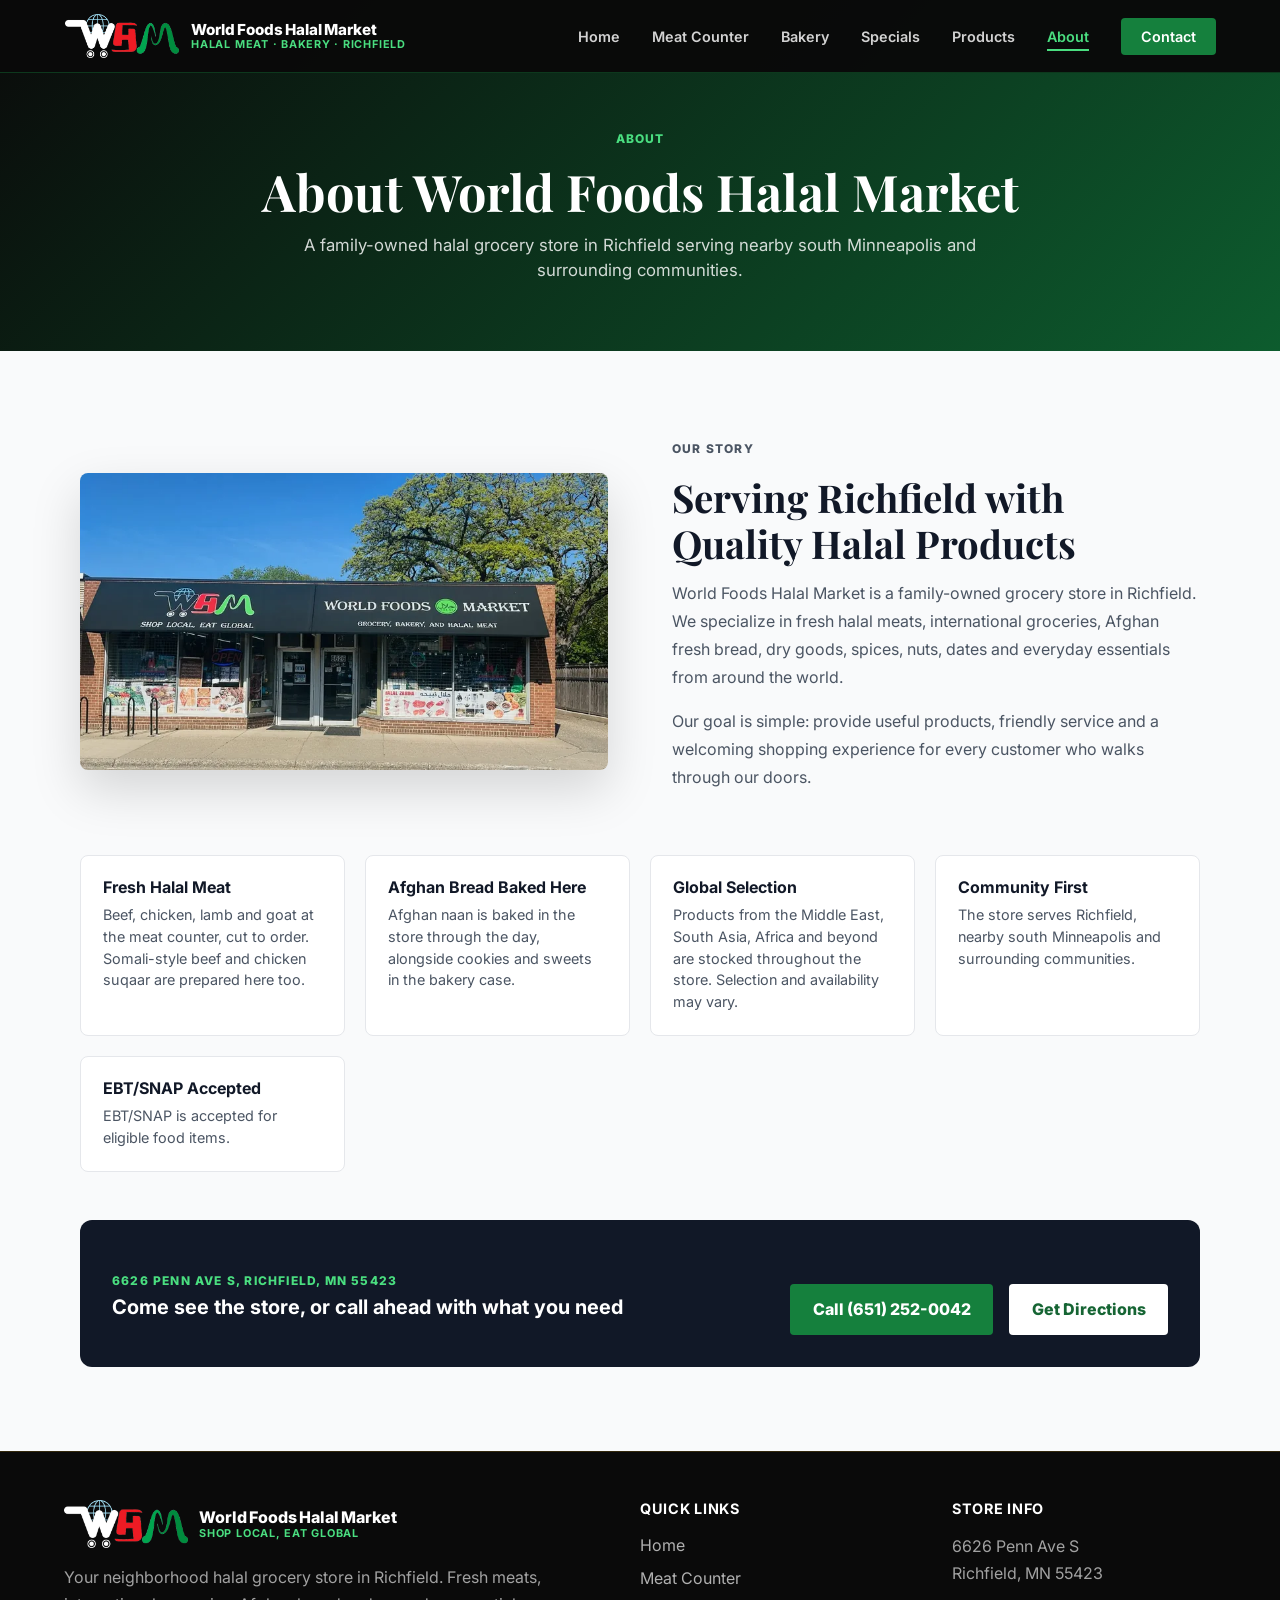
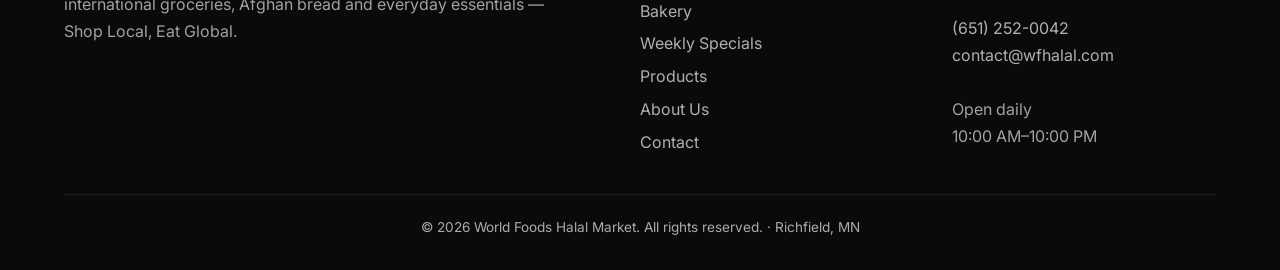
==== commit f73ab5e3: "Fix logo transparency and tighten header, hero and contact UI The header and footer logo rendered as" ====
--- a/about/index.html
+++ b/about/index.html
@@ -6,7 +6,9 @@
       <title>About Our Halal Market in Richfield, MN | World Foods Halal Market</title>
       <meta name="description" content="Family-owned halal grocery in Richfield, MN with a full meat counter, an in-store Afghan bakery and international groceries. Open daily 10 AM to 10 PM."/>
       <link rel="canonical" href="https://wfhalal.com/about/"/>
-      <link rel="icon" type="image/png" href="/assets/images/favicon.png"/>
+      <link rel="icon" type="image/png" sizes="32x32" href="/assets/images/favicon-32.png"/>
+      <link rel="apple-touch-icon" href="/assets/images/favicon-180.png"/>
+      <meta name="theme-color" content="#0a0a0a"/>
       <meta property="og:type" content="website"/>
       <meta property="og:title" content="About Our Halal Market in Richfield, MN | World Foods Halal Market"/>
       <meta property="og:description" content="Family-owned halal grocery in Richfield, MN with a full meat counter, an in-store Afghan bakery and international groceries. Open daily 10 AM to 10 PM."/>
@@ -60,7 +62,8 @@
       <header class="site-header">
         <nav class="site-nav" aria-label="Primary navigation">
           <a class="brand" href="/" aria-label="World Foods Halal Market home">
-            <picture><source srcset="/assets/images/logo_transparent.webp" type="image/webp" sizes="160px"/><img src="/assets/images/logo_transparent.png" alt="World Foods Halal Market" width="1646" height="640" decoding="async" class="brand-logo"/></picture>
+            <picture><source srcset="/assets/images/logo-mark-light.webp" type="image/webp"/><img src="/assets/images/logo-mark-light.png" alt="" width="420" height="162" decoding="async" class="brand-logo"/></picture>
+            <span class="brand-text"><span class="brand-name">World Foods Halal Market</span><span class="brand-sub">Halal Meat · Bakery · Richfield</span></span>
           </a>
           <button class="nav-toggle" type="button" aria-label="Open menu" aria-controls="primary-menu" aria-expanded="false">
             <span></span><span></span><span></span>
@@ -122,7 +125,8 @@
         <div class="footer-grid">
           <div>
             <a class="footer-logo" href="/" aria-label="World Foods Halal Market home">
-              <picture><source srcset="/assets/images/logo_transparent.webp" type="image/webp" sizes="160px"/><img src="/assets/images/logo_transparent.png" alt="World Foods Halal Market" width="1646" height="640" decoding="async" class="footer-logo-img" loading="lazy"/></picture>
+              <picture><source srcset="/assets/images/logo-mark-light.webp" type="image/webp"/><img src="/assets/images/logo-mark-light.png" alt="" width="420" height="162" decoding="async" class="footer-logo-img" loading="lazy"/></picture>
+              <span class="brand-text"><span class="brand-name">World Foods Halal Market</span><span class="brand-sub">Shop Local, Eat Global</span></span>
             </a>
             <p class="footer-desc">Your neighborhood halal grocery store in Richfield. Fresh meats, international groceries, Afghan bread and everyday essentials — Shop Local, Eat Global.</p>
           </div>
--- a/assets/css/styles.css
+++ b/assets/css/styles.css
@@ -48,8 +48,12 @@
   right: 0;
   z-index: 100;
   background: rgba(10,10,10,0.97);
-  backdrop-filter: blur(12px);
   border-bottom: 1px solid rgba(21,128,61,0.4);
+  transition: box-shadow .25s ease, border-color .25s ease;
+}
+.site-header.is-scrolled {
+  border-bottom-color: rgba(21,128,61,.7);
+  box-shadow: 0 6px 24px rgba(0,0,0,.45);
 }
 .site-nav {
   height: 72px;
@@ -59,8 +63,25 @@
   justify-content: space-between;
   gap: 1.5rem;
 }
-.brand, .footer-logo { display: inline-flex; align-items: center; }
-.brand-logo { width: 146px; height: auto; max-height: 56px; object-fit: contain; }
+.brand, .footer-logo { display: inline-flex; align-items: center; gap: .7rem; text-decoration: none; }
+.brand-logo { width: 116px; height: auto; max-height: 44px; object-fit: contain; }
+.brand-text { display: flex; flex-direction: column; line-height: 1.15; }
+.brand-name {
+  color: var(--white);
+  font-size: .95rem;
+  font-weight: 800;
+  letter-spacing: -.01em;
+  white-space: nowrap;
+}
+.brand-sub {
+  color: var(--green-bright);
+  font-size: .68rem;
+  font-weight: 700;
+  letter-spacing: .07em;
+  text-transform: uppercase;
+  white-space: nowrap;
+}
+.brand:hover .brand-name { color: var(--green-bright); }
 .nav-links {
   list-style: none;
   display: flex;
@@ -133,7 +154,9 @@
   content: "";
   position: absolute;
   inset: 0;
-  background: linear-gradient(to right, rgba(0,0,0,.68) 42%, rgba(0,0,0,.18));
+  background:
+    linear-gradient(to right, rgba(0,0,0,.82) 0%, rgba(0,0,0,.72) 46%, rgba(0,0,0,.25) 100%),
+    linear-gradient(to bottom, rgba(0,0,0,.5) 0%, rgba(0,0,0,0) 34%);
 }
 .hero-img {
   width: 100%;
@@ -210,27 +233,28 @@
 .btn-ghost { border: 2px solid rgba(255,255,255,.65); color: var(--white); }
 .btn-ghost:hover { background: rgba(255,255,255,.1); border-color: var(--white); }
 .hero-facts {
-  display: flex;
-  gap: 1rem;
-  flex-wrap: wrap;
-  margin-top: 4rem;
+  display: grid;
+  grid-template-columns: repeat(4, minmax(0, 1fr));
+  gap: .75rem;
+  margin-top: 3rem;
+  max-width: 620px;
 }
 .hero-facts div {
-  min-width: 140px;
   background: rgba(255,255,255,.1);
   border: 1px solid rgba(255,255,255,.18);
   border-radius: 8px;
-  padding: 1rem 1.3rem;
+  padding: .85rem .6rem;
   text-align: center;
   backdrop-filter: blur(8px);
 }
 .hero-facts dt {
   font-family: "Playfair Display", Georgia, serif;
-  font-size: 1.55rem;
+  font-size: 1.25rem;
   color: var(--green-bright);
   font-weight: 900;
-}
-.hero-facts dd { color: rgba(255,255,255,.8); font-size: .82rem; }
+  line-height: 1.2;
+}
+.hero-facts dd { color: rgba(255,255,255,.82); font-size: .78rem; margin-top: .15rem; }
 .info-strip {
   background: var(--green);
   color: var(--white);
@@ -480,8 +504,10 @@
 .contact-grid { align-items: start; margin-bottom: 0; }
 .contact-items {
   display: grid;
+  grid-template-columns: repeat(2, minmax(0, 1fr));
   gap: 1rem;
 }
+.contact-panel { position: sticky; top: 96px; }
 .contact-items article, .contact-panel {
   background: rgba(255,255,255,.06);
   border: 1px solid rgba(255,255,255,.12);
@@ -509,7 +535,9 @@
   gap: 3rem;
   margin-bottom: 2.5rem;
 }
-.footer-logo-img { width: 150px; height: auto; margin-bottom: 1rem; }
+.footer-logo { margin-bottom: 1rem; }
+.footer-logo-img { width: 124px; height: auto; }
+.footer-logo .brand-name { font-size: 1rem; }
 .footer-desc { max-width: 520px; line-height: 1.7; }
 .footer-col h2 {
   color: var(--white);
@@ -529,16 +557,19 @@
   color: rgba(255,255,255,.66);
   font-size: .85rem;
 }
-@media (min-width: 901px) and (max-width: 1030px) {
+@media (min-width: 901px) and (max-width: 1180px) {
   .site-nav { gap: 1rem; }
   .nav-links { gap: 1.1rem; }
   .nav-link { font-size: .82rem; }
   .nav-cta { padding: .55rem .9rem; }
-  .brand-logo { width: 124px; }
+  .brand-logo { width: 104px; }
+  .site-header .brand-text { display: none; }
 }
 .nav-link { white-space: nowrap; }
 @media (max-width: 900px) {
   .nav-toggle { display: flex; }
+  .contact-items { grid-template-columns: 1fr; }
+  .contact-panel { position: static; }
   .nav-links {
     position: fixed;
     left: 0;
@@ -572,15 +603,19 @@
 @media (max-width: 700px) {
   .department { grid-template-columns: 1fr; }
 }
+@media (max-width: 620px) {
+  .site-header .brand-sub { display: none; }
+  .site-header .brand-name { font-size: .82rem; white-space: normal; max-width: 9ch; }
+}
 @media (max-width: 480px) {
   .site-nav { padding: 0 1rem; }
-  .brand-logo { width: 132px; }
+  .brand-logo { width: 96px; max-height: 38px; }
+  .site-header .brand-text { display: none; }
+  .hero-facts { grid-template-columns: repeat(2, minmax(0, 1fr)); }
   .hero, .section, .page-hero { padding-left: 1rem; padding-right: 1rem; }
   .hero h1 { font-size: 2.45rem; }
   .hero-actions, .cta-row { flex-direction: column; }
   .btn { width: 100%; }
-  .hero-facts { display: grid; grid-template-columns: 1fr; }
-  .hero-facts div { min-width: 0; }
   .products-grid { grid-template-columns: 1fr; }
   .cat-grid { grid-template-columns: repeat(2, minmax(0, 1fr)); gap: .75rem; }
   .cat-image img { aspect-ratio: 3 / 2; }
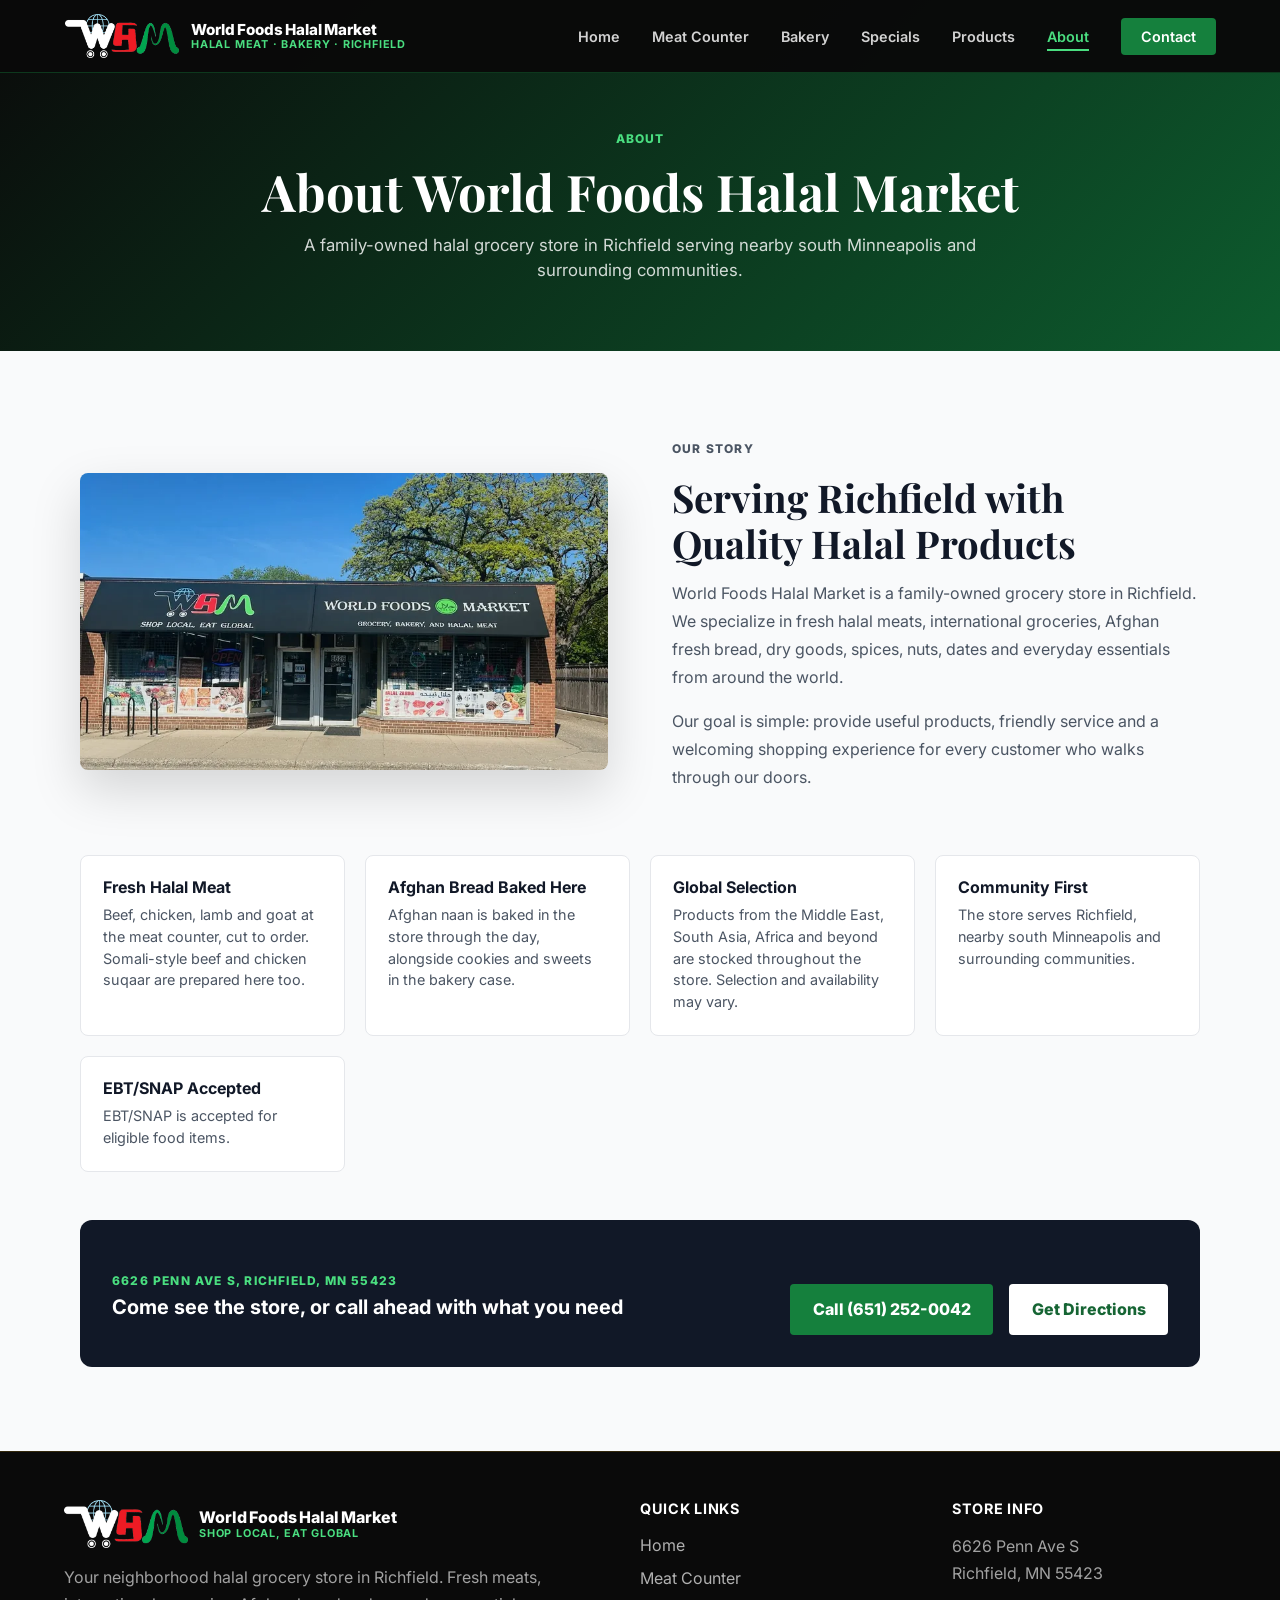
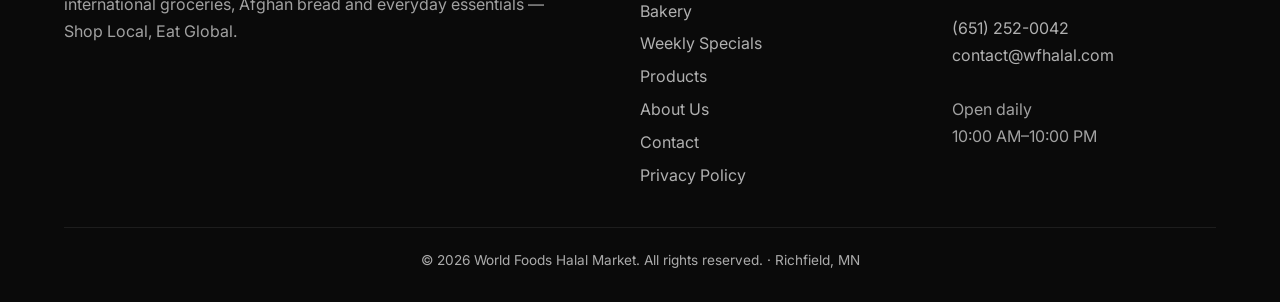
==== commit c9ca7c99: "Link privacy policy in footer Quick Links" ====
--- a/about/index.html
+++ b/about/index.html
@@ -140,6 +140,7 @@
               <li><a href="/products/">Products</a></li>
               <li><a href="/about/">About Us</a></li>
               <li><a href="/contact/">Contact</a></li>
+              <li><a href="/privacy-policy/">Privacy Policy</a></li>
             </ul>
           </div>
           <div class="footer-col">
--- a/assets/css/styles.css
+++ b/assets/css/styles.css
@@ -408,6 +408,13 @@
 }
 .notice h2 { font-size: 1.2rem; margin-bottom: .5rem; }
 .notice p:not(.eyebrow) { color: #78350f; }
+.policy-wrap { max-width: 780px; margin: 0 auto; }
+.policy-wrap h2 { font-size: 1.45rem; margin: 2.25rem 0 .6rem; }
+.policy-wrap h2:first-of-type { margin-top: 1.75rem; }
+.policy-wrap p { color: var(--gray); line-height: 1.75; margin-bottom: 1rem; }
+.policy-wrap ul { color: var(--gray); line-height: 1.75; margin: 0 0 1rem 1.25rem; }
+.policy-wrap li { margin-bottom: .5rem; }
+.policy-wrap a { color: var(--green2); }
 .cta-band {
   max-width: 1120px;
   margin: 3rem auto 0;
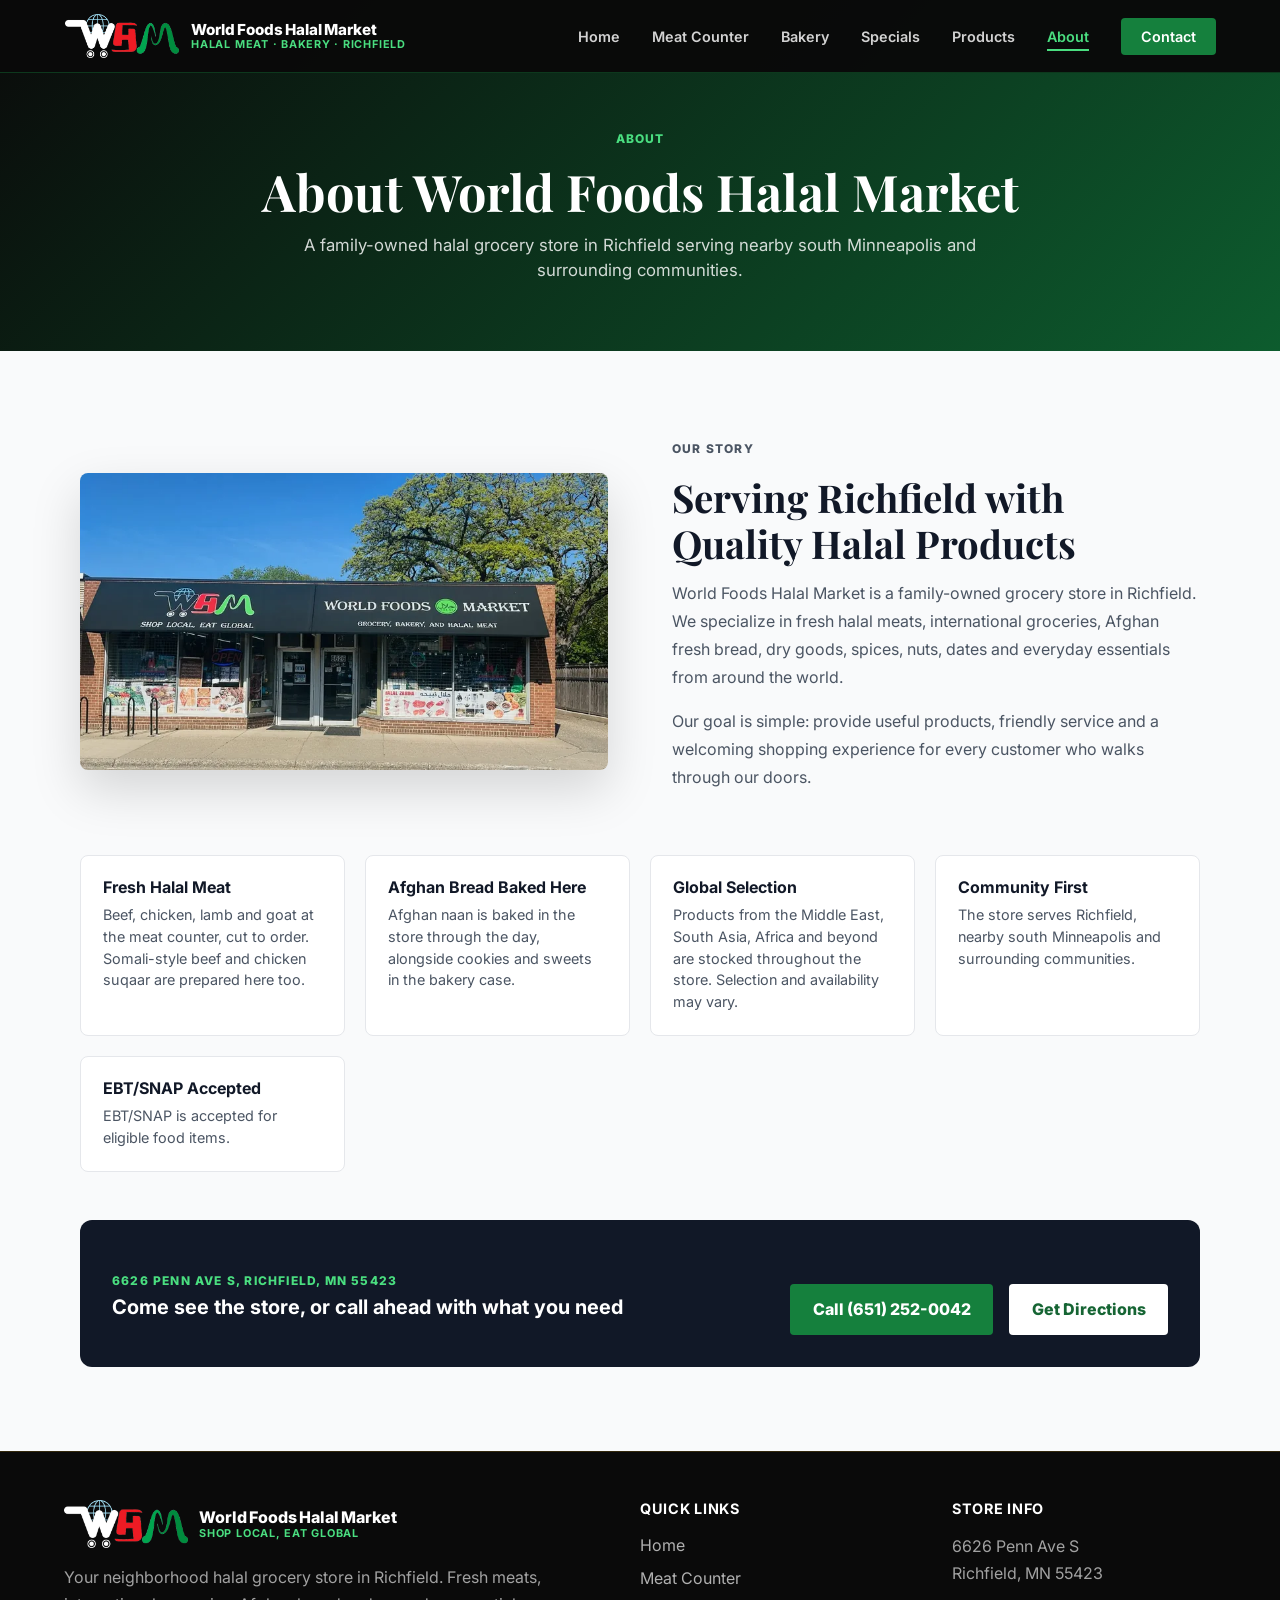
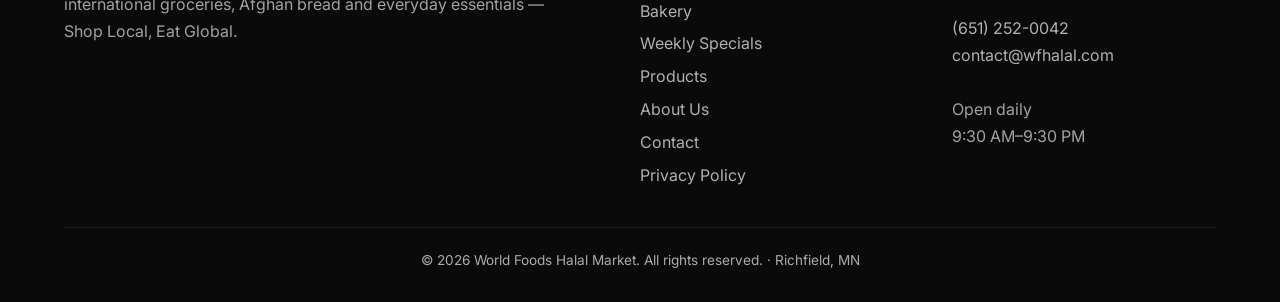
==== commit 40caa83a: "Update store hours to 9:30 AM–9:30 PM daily" ====
--- a/about/index.html
+++ b/about/index.html
@@ -4,14 +4,14 @@
       <meta charset="UTF-8"/>
       <meta name="viewport" content="width=device-width, initial-scale=1.0"/>
       <title>About Our Halal Market in Richfield, MN | World Foods Halal Market</title>
-      <meta name="description" content="Family-owned halal grocery in Richfield, MN with a full meat counter, an in-store Afghan bakery and international groceries. Open daily 10 AM to 10 PM."/>
+      <meta name="description" content="Family-owned halal grocery in Richfield, MN with a full meat counter, an in-store Afghan bakery and international groceries. Open daily 9:30 AM to 9:30 PM."/>
       <link rel="canonical" href="https://wfhalal.com/about/"/>
       <link rel="icon" type="image/png" sizes="32x32" href="/assets/images/favicon-32.png"/>
       <link rel="apple-touch-icon" href="/assets/images/favicon-180.png"/>
       <meta name="theme-color" content="#0a0a0a"/>
       <meta property="og:type" content="website"/>
       <meta property="og:title" content="About Our Halal Market in Richfield, MN | World Foods Halal Market"/>
-      <meta property="og:description" content="Family-owned halal grocery in Richfield, MN with a full meat counter, an in-store Afghan bakery and international groceries. Open daily 10 AM to 10 PM."/>
+      <meta property="og:description" content="Family-owned halal grocery in Richfield, MN with a full meat counter, an in-store Afghan bakery and international groceries. Open daily 9:30 AM to 9:30 PM."/>
       <meta property="og:url" content="https://wfhalal.com/about/"/>
       <meta property="og:image" content="https://wfhalal.com/assets/images/storefront.jpg"/>
       <meta name="twitter:card" content="summary_large_image"/>
@@ -44,8 +44,8 @@
   "openingHoursSpecification": {
     "@type": "OpeningHoursSpecification",
     "dayOfWeek": ["Monday", "Tuesday", "Wednesday", "Thursday", "Friday", "Saturday", "Sunday"],
-    "opens": "10:00",
-    "closes": "22:00"
+    "opens": "09:30",
+    "closes": "21:30"
   },
   "paymentAccepted": "Cash, credit card, debit card, EBT, SNAP"
 }
@@ -151,7 +151,7 @@
               <a href="tel:6512520042">(651) 252-0042</a><br/>
               <a href="mailto:contact@wfhalal.com">contact@wfhalal.com</a><br/><br/>
               Open daily<br/>
-              10:00 AM–10:00 PM
+              9:30 AM–9:30 PM
             </address>
           </div>
         </div>
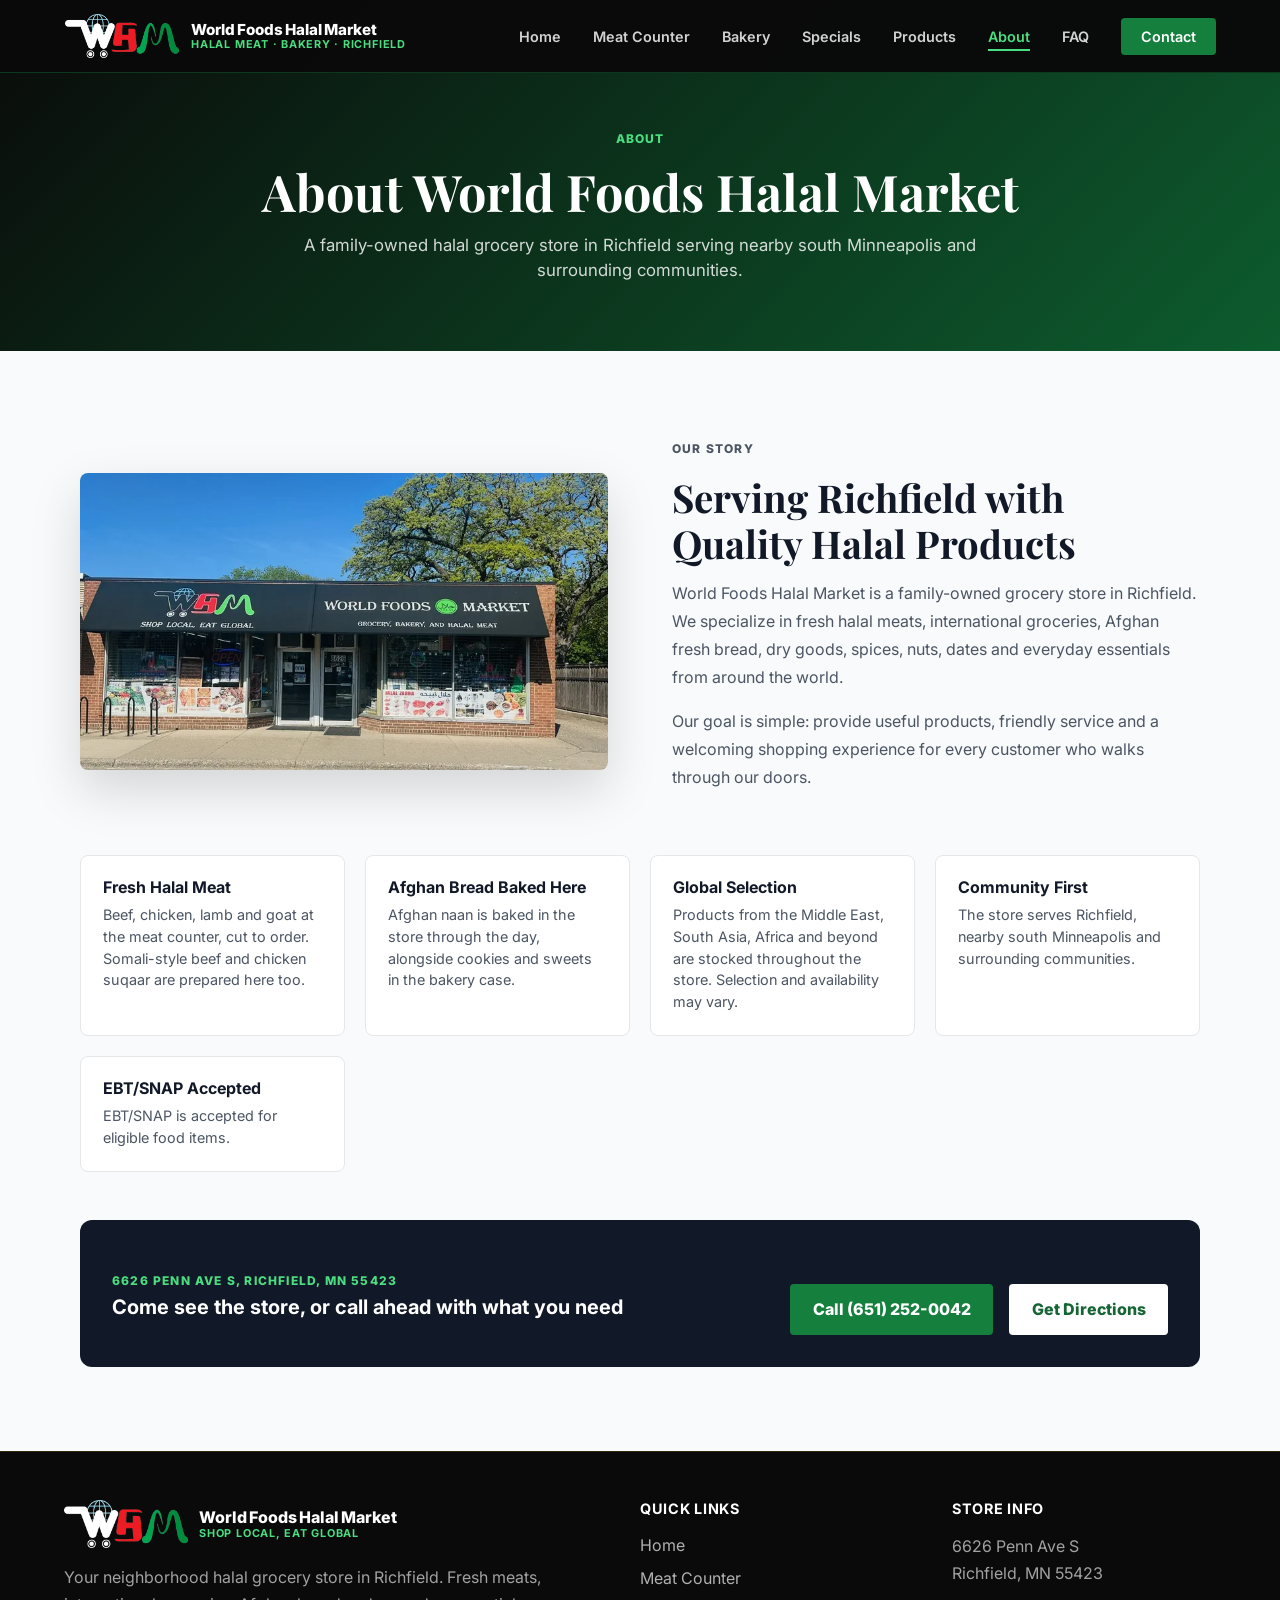
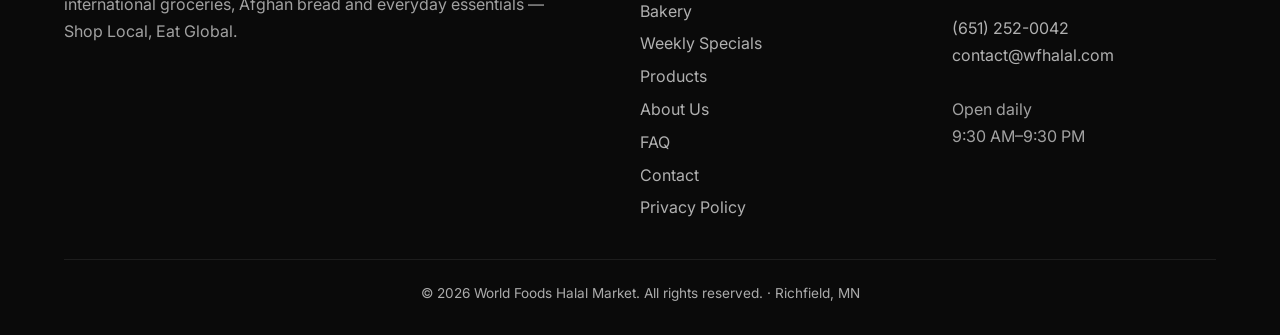
==== commit 178f8e2f: "Add FAQ page with FAQPage structured data; link FAQ in nav and footer site-wide" ====
--- a/about/index.html
+++ b/about/index.html
@@ -15,8 +15,14 @@
       <meta property="og:url" content="https://wfhalal.com/about/"/>
       <meta property="og:image" content="https://wfhalal.com/assets/images/storefront.jpg"/>
       <meta name="twitter:card" content="summary_large_image"/>
-      <!-- Google Search Console verification hook: add the supplied verification meta tag here when available. -->
-      <!-- GA4 hook: add the gtag.js snippet here only after a real Measurement ID is provided. -->
+      <meta name="google-site-verification" content="nXqBVBU4fYubQ47Bj9Bj1c1EI0HVz5sxzv_7tlZRNRk"/>
+      <script async src="https://www.googletagmanager.com/gtag/js?id=G-ZPPYXEC9VF"></script>
+      <script>
+        window.dataLayer = window.dataLayer || [];
+        function gtag(){dataLayer.push(arguments);}
+        gtag('js', new Date());
+        gtag('config', 'G-ZPPYXEC9VF');
+      </script>
       <script type="application/ld+json">
 {
   "@context": "https://schema.org",
@@ -75,6 +81,7 @@
         <li><a href="/specials/" class="nav-link">Specials</a></li>
         <li><a href="/products/" class="nav-link">Products</a></li>
         <li><a href="/about/" class="nav-link active" aria-current="page">About</a></li>
+        <li><a href="/faq/" class="nav-link">FAQ</a></li>
         <li><a href="/contact/" class="nav-link nav-cta">Contact</a></li>
           </ul>
         </nav>
@@ -139,6 +146,7 @@
               <li><a href="/specials/">Weekly Specials</a></li>
               <li><a href="/products/">Products</a></li>
               <li><a href="/about/">About Us</a></li>
+              <li><a href="/faq/">FAQ</a></li>
               <li><a href="/contact/">Contact</a></li>
               <li><a href="/privacy-policy/">Privacy Policy</a></li>
             </ul>
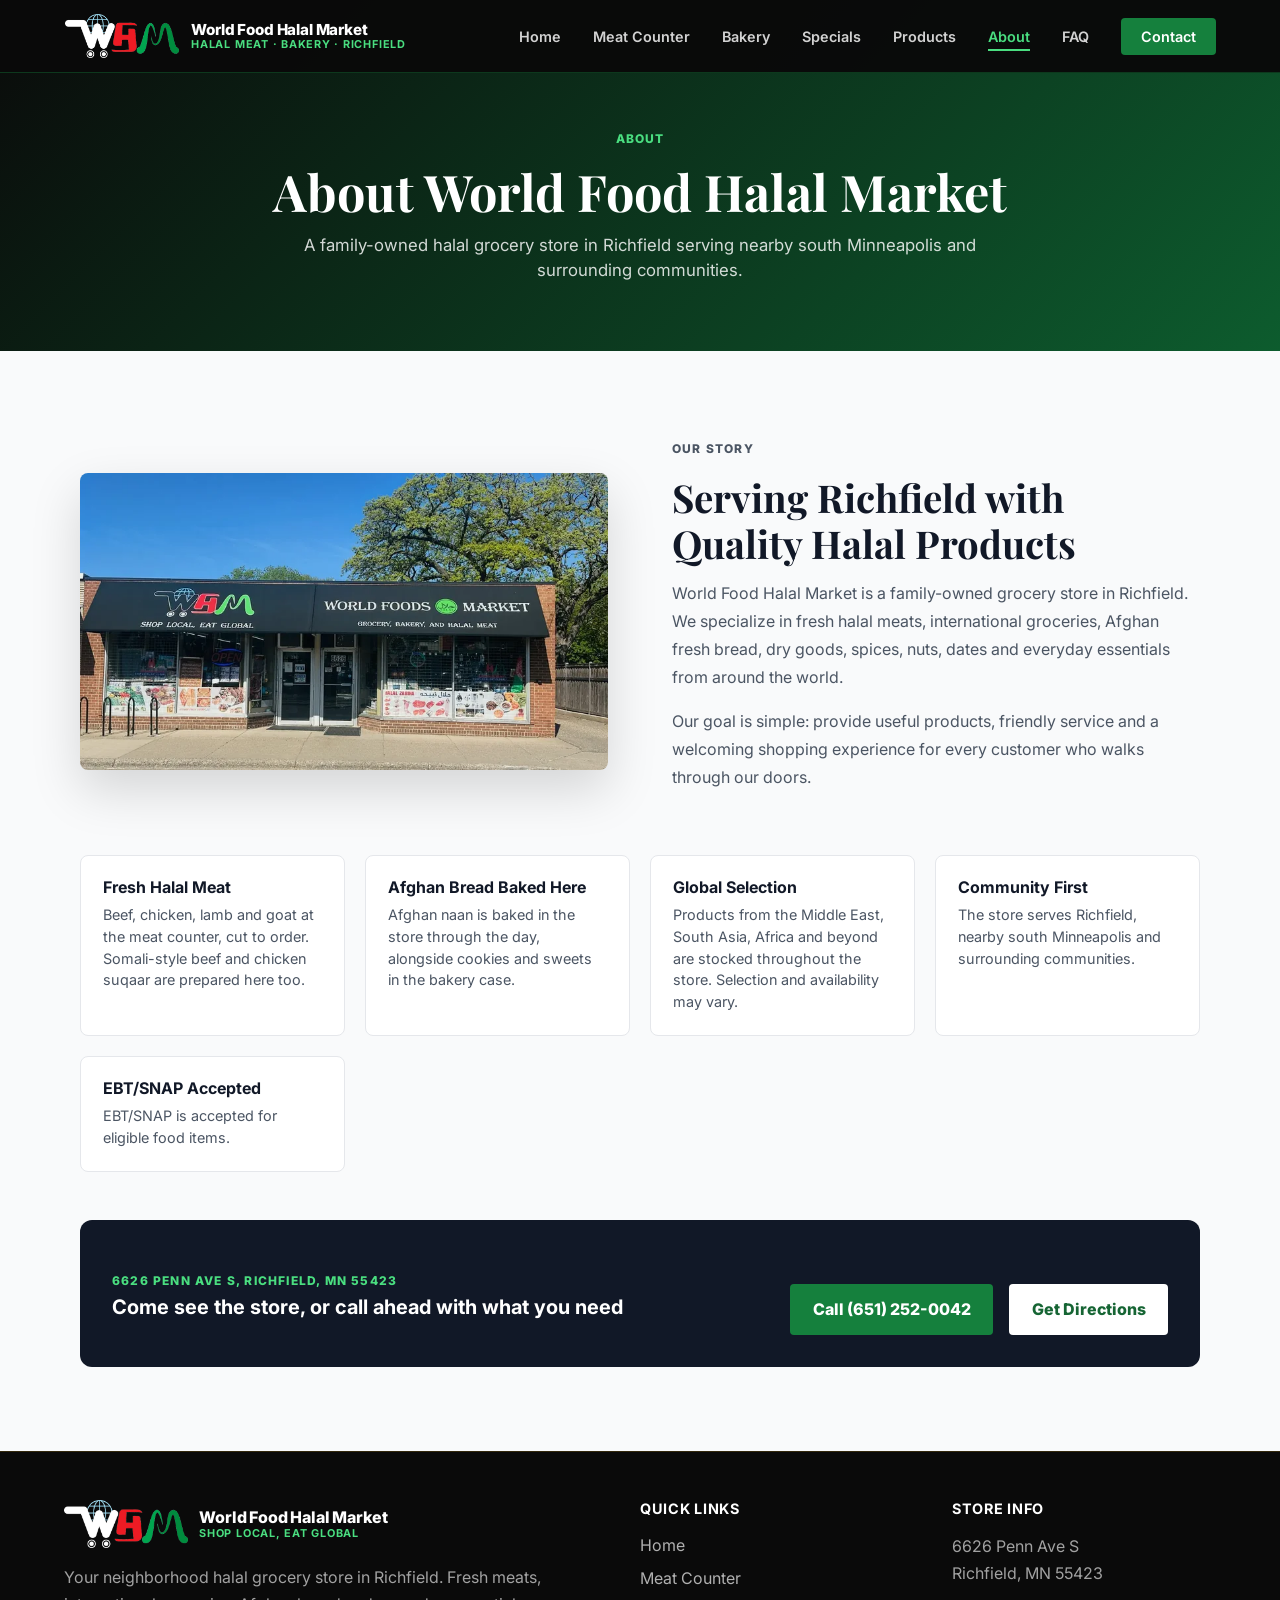
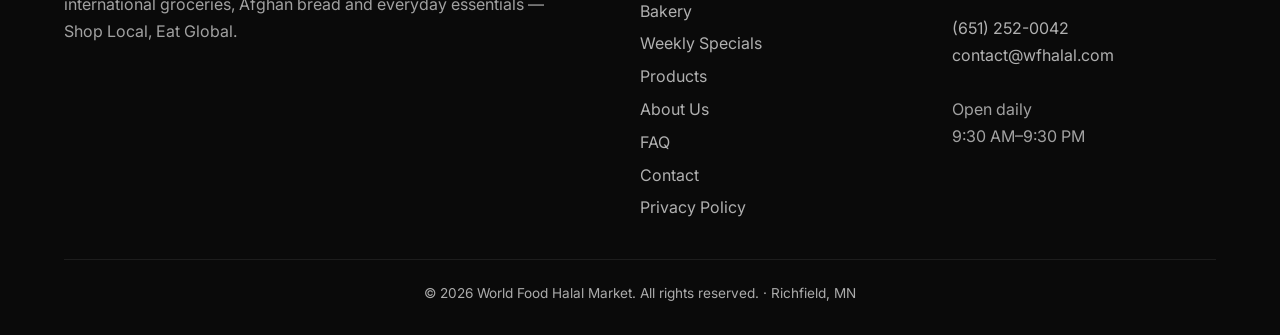
==== commit 6a7d282b: "Fix store name: World Foods -> World Food Halal Market (titles, schema, headers, footers, body copy," ====
--- a/about/index.html
+++ b/about/index.html
@@ -3,14 +3,14 @@
         <head>
       <meta charset="UTF-8"/>
       <meta name="viewport" content="width=device-width, initial-scale=1.0"/>
-      <title>About Our Halal Market in Richfield, MN | World Foods Halal Market</title>
+      <title>About Our Halal Market in Richfield, MN | World Food Halal Market</title>
       <meta name="description" content="Family-owned halal grocery in Richfield, MN with a full meat counter, an in-store Afghan bakery and international groceries. Open daily 9:30 AM to 9:30 PM."/>
       <link rel="canonical" href="https://wfhalal.com/about/"/>
       <link rel="icon" type="image/png" sizes="32x32" href="/assets/images/favicon-32.png"/>
       <link rel="apple-touch-icon" href="/assets/images/favicon-180.png"/>
       <meta name="theme-color" content="#0a0a0a"/>
       <meta property="og:type" content="website"/>
-      <meta property="og:title" content="About Our Halal Market in Richfield, MN | World Foods Halal Market"/>
+      <meta property="og:title" content="About Our Halal Market in Richfield, MN | World Food Halal Market"/>
       <meta property="og:description" content="Family-owned halal grocery in Richfield, MN with a full meat counter, an in-store Afghan bakery and international groceries. Open daily 9:30 AM to 9:30 PM."/>
       <meta property="og:url" content="https://wfhalal.com/about/"/>
       <meta property="og:image" content="https://wfhalal.com/assets/images/storefront.jpg"/>
@@ -28,7 +28,7 @@
   "@context": "https://schema.org",
   "@type": ["GroceryStore", "LocalBusiness"],
   "@id": "https://wfhalal.com/#store",
-  "name": "World Foods Halal Market",
+  "name": "World Food Halal Market",
   "description": "Family-owned halal grocery store in Richfield with fresh halal meat, Afghan bread, produce and international groceries.",
   "url": "https://wfhalal.com/",
   "telephone": "+16512520042",
@@ -67,9 +67,9 @@
       <a class="skip-link" href="#main">Skip to content</a>
       <header class="site-header">
         <nav class="site-nav" aria-label="Primary navigation">
-          <a class="brand" href="/" aria-label="World Foods Halal Market home">
+          <a class="brand" href="/" aria-label="World Food Halal Market home">
             <picture><source srcset="/assets/images/logo-mark-light.webp" type="image/webp"/><img src="/assets/images/logo-mark-light.png" alt="" width="420" height="162" decoding="async" class="brand-logo"/></picture>
-            <span class="brand-text"><span class="brand-name">World Foods Halal Market</span><span class="brand-sub">Halal Meat · Bakery · Richfield</span></span>
+            <span class="brand-text"><span class="brand-name">World Food Halal Market</span><span class="brand-sub">Halal Meat · Bakery · Richfield</span></span>
           </a>
           <button class="nav-toggle" type="button" aria-label="Open menu" aria-controls="primary-menu" aria-expanded="false">
             <span></span><span></span><span></span>
@@ -93,16 +93,16 @@
       <main id="main">
   <section class="page-hero">
     <p class="eyebrow">About</p>
-    <h1>About World Foods Halal Market</h1>
+    <h1>About World Food Halal Market</h1>
     <p>A family-owned halal grocery store in Richfield serving nearby south Minneapolis and surrounding communities.</p>
   </section>
   <section class="section about-section">
     <div class="about-grid">
-      <div><picture><source srcset="/assets/images/storefront-800.webp 800w, /assets/images/storefront-1200.webp 1200w, /assets/images/storefront.webp 1600w" sizes="(max-width: 900px) 90vw, 528px" type="image/webp"/><img src="/assets/images/storefront.jpg" alt="World Foods Halal Market storefront in Richfield" width="3741" height="2104" decoding="async" loading="lazy"/></picture></div>
+      <div><picture><source srcset="/assets/images/storefront-800.webp 800w, /assets/images/storefront-1200.webp 1200w, /assets/images/storefront.webp 1600w" sizes="(max-width: 900px) 90vw, 528px" type="image/webp"/><img src="/assets/images/storefront.jpg" alt="World Food Halal Market storefront in Richfield" width="3741" height="2104" decoding="async" loading="lazy"/></picture></div>
       <div>
         <p class="eyebrow">Our Story</p>
         <h2>Serving Richfield with Quality Halal Products</h2>
-        <p>World Foods Halal Market is a family-owned grocery store in Richfield. We specialize in fresh halal meats, international groceries, Afghan fresh bread, dry goods, spices, nuts, dates and everyday essentials from around the world.</p>
+        <p>World Food Halal Market is a family-owned grocery store in Richfield. We specialize in fresh halal meats, international groceries, Afghan fresh bread, dry goods, spices, nuts, dates and everyday essentials from around the world.</p>
         <p>Our goal is simple: provide useful products, friendly service and a welcoming shopping experience for every customer who walks through our doors.</p>
       </div>
     </div>
@@ -131,9 +131,9 @@
       <footer class="site-footer">
         <div class="footer-grid">
           <div>
-            <a class="footer-logo" href="/" aria-label="World Foods Halal Market home">
+            <a class="footer-logo" href="/" aria-label="World Food Halal Market home">
               <picture><source srcset="/assets/images/logo-mark-light.webp" type="image/webp"/><img src="/assets/images/logo-mark-light.png" alt="" width="420" height="162" decoding="async" class="footer-logo-img" loading="lazy"/></picture>
-              <span class="brand-text"><span class="brand-name">World Foods Halal Market</span><span class="brand-sub">Shop Local, Eat Global</span></span>
+              <span class="brand-text"><span class="brand-name">World Food Halal Market</span><span class="brand-sub">Shop Local, Eat Global</span></span>
             </a>
             <p class="footer-desc">Your neighborhood halal grocery store in Richfield. Fresh meats, international groceries, Afghan bread and everyday essentials — Shop Local, Eat Global.</p>
           </div>
@@ -164,7 +164,7 @@
           </div>
         </div>
         <div class="footer-bottom">
-          <p>© <span data-current-year>2026</span> World Foods Halal Market. All rights reserved. · Richfield, MN</p>
+          <p>© <span data-current-year>2026</span> World Food Halal Market. All rights reserved. · Richfield, MN</p>
         </div>
       </footer>
     </body>
--- a/assets/css/styles.css
+++ b/assets/css/styles.css
@@ -846,3 +846,71 @@
   background: transparent;
 }
 .btn-outline:hover { background: var(--green-pale); }
+.signup-band {
+  max-width: 1120px;
+  margin: 0 auto;
+  background: var(--green-pale);
+  border: 1px solid #cfe6d6;
+  border-radius: 12px;
+  padding: 2.25rem;
+  display: flex;
+  align-items: center;
+  gap: 2rem;
+  flex-wrap: wrap;
+}
+.signup-copy { flex: 1 1 300px; }
+.signup-copy h2 {
+  font-family: "Playfair Display", Georgia, serif;
+  font-size: clamp(1.6rem, 2.6vw, 2.1rem);
+  margin-bottom: .6rem;
+}
+.signup-copy p:not(.eyebrow) { color: var(--gray); max-width: 46ch; }
+.signup-note { font-size: .85rem; margin-top: .75rem; }
+.signup-form { flex: 1 1 400px; }
+.signup-fields {
+  display: flex;
+  align-items: flex-end;
+  gap: .75rem;
+  flex-wrap: wrap;
+}
+.signup-field {
+  display: flex;
+  flex-direction: column;
+  gap: .35rem;
+  flex: 1 1 150px;
+  font-size: .82rem;
+  font-weight: 700;
+  color: var(--dark2);
+}
+.signup-field input {
+  font: inherit;
+  font-weight: 400;
+  width: 100%;
+  min-height: 48px;
+  padding: .8rem .9rem;
+  background: var(--white);
+  color: #1f2937;
+  border: 1px solid var(--border);
+  border-radius: 4px;
+}
+.signup-field input:focus-visible {
+  outline: 3px solid var(--gold-bright);
+  outline-offset: 1px;
+  border-color: var(--green3);
+}
+.signup-button { flex: 0 0 auto; }
+.signup-button:disabled { opacity: .65; }
+.signup-status {
+  color: #b91c1c;
+  font-size: .9rem;
+  font-weight: 600;
+  margin-top: .75rem;
+}
+.signup-success { flex: 1 1 400px; }
+.signup-success h3 { font-size: 1.2rem; margin-bottom: .4rem; }
+.signup-success p { color: var(--gray); }
+@media (max-width: 700px) {
+  .signup-band { padding: 1.75rem; }
+  .signup-fields { flex-direction: column; align-items: stretch; }
+  .signup-button { width: 100%; }
+}
